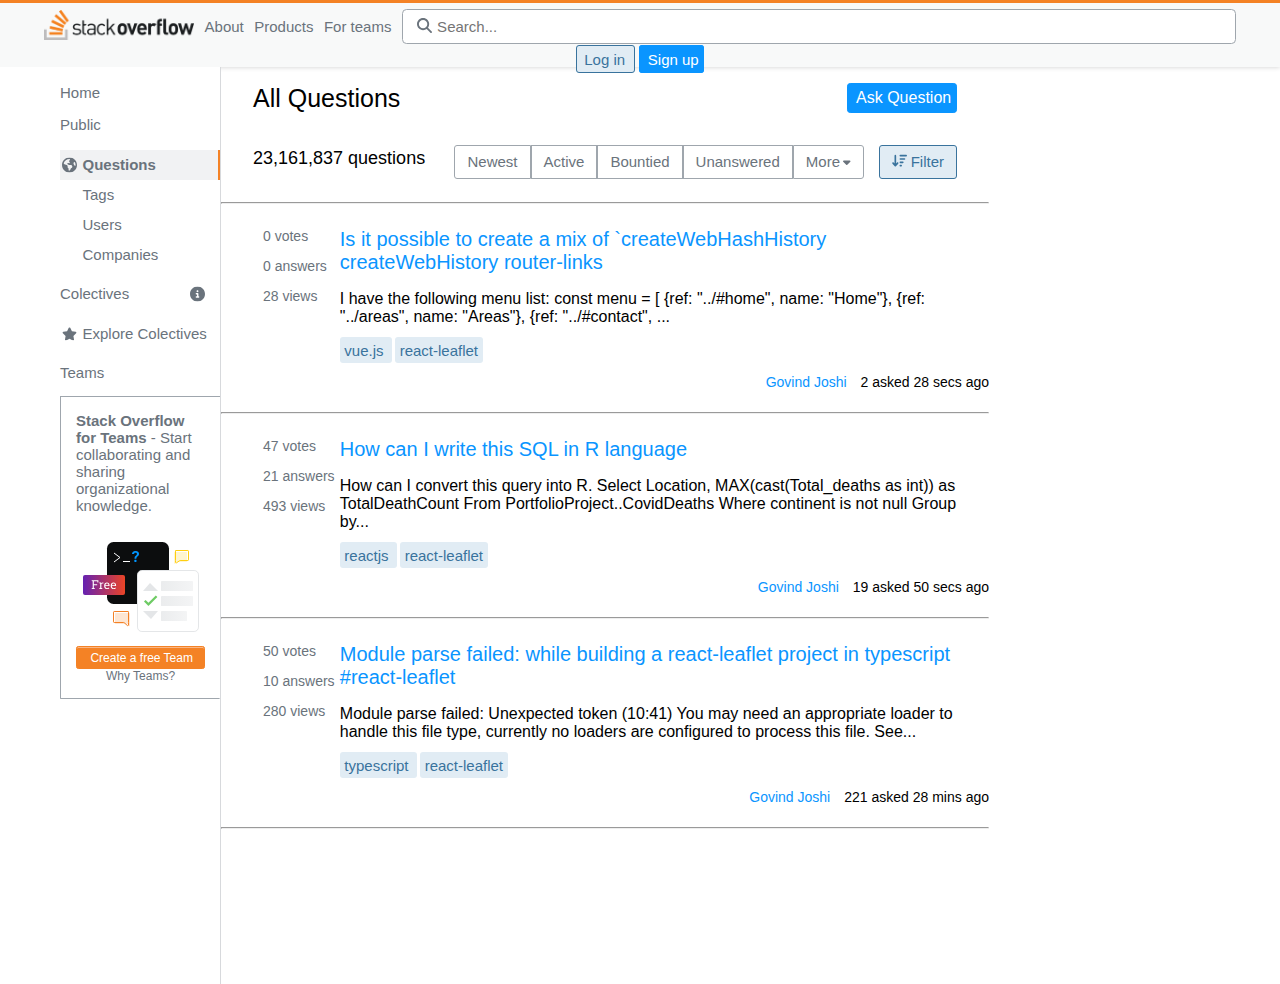
==== index.html @ 8ee36f99 "finished main" ====
<!DOCTYPE html>
<html lang="en">

<head>
    <meta charset="UTF-8">
    <meta http-equiv="X-UA-Compatible" content="IE=edge">
    <meta name="viewport" content="width=device-width, initial-scale=1.0">
    <title> Newest Questions - Stack overflow </title>
    <link rel="stylesheet" href="style.css">
    <link href="utils.css" rel="stylesheet">
</head>

<body>
    <nav class="top-navbar flex flex-wrap justify-center align-center">
        <a href="https://stackoverflow.com/">
            <img src="./assets/1280px-stack_overflow_logo.png" alt="logo" width="150"> </a>
        <a href="https://stackoverflow.co/"> About </a>
        <p> Products</p>
        <a href="https://stackoverflow.co/teams/"> For teams </a>
        <form class="relative">
            <input placeholder=" Search..." type="text" name="search">
            <svg class="search-icon absolute" xmlns="http://www.w3.org/2000/svg" viewBox="0 0 512 512">
                <!--! Font Awesome Pro 6.2.0 by @fontawesome - https://fontawesome.com License - https://fontawesome.com/license (Commercial License) Copyright 2022 Fonticons, Inc. -->
                <path
                    d="M416 208c0 45.9-14.9 88.3-40 122.7L502.6 457.4c12.5 12.5 12.5 32.8 0 45.3s-32.8 12.5-45.3 0L330.7 376c-34.4 25.2-76.8 40-122.7 40C93.1 416 0 322.9 0 208S93.1 0 208 0S416 93.1 416 208zM208 352c79.5 0 144-64.5 144-144s-64.5-144-144-144S64 128.5 64 208s64.5 144 144 144z" />
            </svg>
            <input hidden type="submit" value="Search" />
        </form>
        <div>

            <a href="https://stackoverflow.com/users/login?ssrc=head&returnurl=https%3a%2f%2fstackoverflow.com%2fquestions"
                class="btn btn-lightblue mr-03">
                Log in </a>
            <a href="https://stackoverflow.com/users/signup?ssrc=head&returnurl=https%3a%2f%2fstackoverflow.com%2fquestions"
                class="btn btn-blue">
                Sign up </a>
        </div>
    </nav>
    <div class="flex">
        <nav class="side-navbar relative">
            <a href="https://stackoverflow.com/"> Home </a>
            <p class="mb-0"> Public </p>
            <ul>
                <li class="sidebar-item--active sidebar-item">
                    <a class="text-with-icon icon-left" href="https://stackoverflow.com/questions">
                        <svg xmlns="http://www.w3.org/2000/svg" viewBox="0 0 512 512">
                            <!--! Font Awesome Pro 6.2.0 by @fontawesome - https://fontawesome.com License - https://fontawesome.com/license (Commercial License) Copyright 2022 Fonticons, Inc. -->
                            <path
                                d="M57.7 193l9.4 16.4c8.3 14.5 21.9 25.2 38 29.8L163 255.7c17.2 4.9 29 20.6 29 38.5v39.9c0 11 6.2 21 16 25.9s16 14.9 16 25.9v39c0 15.6 14.9 26.9 29.9 22.6c16.1-4.6 28.6-17.5 32.7-33.8l2.8-11.2c4.2-16.9 15.2-31.4 30.3-40l8.1-4.6c15-8.5 24.2-24.5 24.2-41.7v-8.3c0-12.7-5.1-24.9-14.1-33.9l-3.9-3.9c-9-9-21.2-14.1-33.9-14.1H257c-11.1 0-22.1-2.9-31.8-8.4l-34.5-19.7c-4.3-2.5-7.6-6.5-9.2-11.2c-3.2-9.6 1.1-20 10.2-24.5l5.9-3c6.6-3.3 14.3-3.9 21.3-1.5l23.2 7.7c8.2 2.7 17.2-.4 21.9-7.5c4.7-7 4.2-16.3-1.2-22.8l-13.6-16.3c-10-12-9.9-29.5 .3-41.3l15.7-18.3c8.8-10.3 10.2-25 3.5-36.7l-2.4-4.2c-3.5-.2-6.9-.3-10.4-.3C163.1 48 84.4 108.9 57.7 193zM464 256c0-36.8-9.6-71.4-26.4-101.5L412 164.8c-15.7 6.3-23.8 23.8-18.5 39.8l16.9 50.7c3.5 10.4 12 18.3 22.6 20.9l29.1 7.3c1.2-9 1.8-18.2 1.8-27.5zm48 0c0 141.4-114.6 256-256 256S0 397.4 0 256S114.6 0 256 0S512 114.6 512 256z" />
                        </svg>
                        Questions
                    </a>
                </li>
                <li class="sidebar-item"> <a href="https://stackoverflow.com/tags"> Tags </a></li>
                <li class="sidebar-item"> <a href="https://stackoverflow.com/users"> Users </a> </li>
                <li class="sidebar-item"> <a href="https://stackoverflow.com/jobs/companies"> Companies </a> </li>
            </ul>
            <div class="relative">
                <p class="mb-0 text-with-icon icon-right"> Colectives <svg class="absolute"
                        xmlns="http://www.w3.org/2000/svg" viewBox="0 0 512 512">
                        <!--! Font Awesome Pro 6.2.0 by @fontawesome - https://fontawesome.com License - https://fontawesome.com/license (Commercial License) Copyright 2022 Fonticons, Inc. -->
                        <path
                            d="M256 512c141.4 0 256-114.6 256-256S397.4 0 256 0S0 114.6 0 256S114.6 512 256 512zM216 336h24V272H216c-13.3 0-24-10.7-24-24s10.7-24 24-24h48c13.3 0 24 10.7 24 24v88h8c13.3 0 24 10.7 24 24s-10.7 24-24 24H216c-13.3 0-24-10.7-24-24s10.7-24 24-24zm40-144c-17.7 0-32-14.3-32-32s14.3-32 32-32s32 14.3 32 32s-14.3 32-32 32z" />
                    </svg> </p>
                <ul>
                    <li class="sidebar-item"> <a href="https://stackoverflow.com/collectives"
                            class="text-with-icon icon-left"> <svg xmlns="http://www.w3.org/2000/svg"
                                viewBox="0 0 576 512">
                                <!--! Font Awesome Pro 6.2.0 by @fontawesome - https://fontawesome.com License - https://fontawesome.com/license (Commercial License) Copyright 2022 Fonticons, Inc. -->
                                <path
                                    d="M316.9 18C311.6 7 300.4 0 288.1 0s-23.4 7-28.8 18L195 150.3 51.4 171.5c-12 1.8-22 10.2-25.7 21.7s-.7 24.2 7.9 32.7L137.8 329 113.2 474.7c-2 12 3 24.2 12.9 31.3s23 8 33.8 2.3l128.3-68.5 128.3 68.5c10.8 5.7 23.9 4.9 33.8-2.3s14.9-19.3 12.9-31.3L438.5 329 542.7 225.9c8.6-8.5 11.7-21.2 7.9-32.7s-13.7-19.9-25.7-21.7L381.2 150.3 316.9 18z" />
                            </svg> Explore Colectives </a> </li>
                </ul>
            </div>

            <p> Teams </p>
            <div class="teams-card">
                <p> <strong> Stack Overflow for Teams </strong> - Start collaborating and sharing
                    organizational knowledge.
                </p>
                <img src="./assets/teams-illo-free-sidebar-promo.svg" alt="teams-logo">
                <a class="btn btn-orange block align-text-center mb-02 font-12"
                    href="https://try.stackoverflow.co/why-teams/?utm_source=so-owned&utm_medium=side-bar&utm_campaign=campaign-38&utm_content=cta">
                    Create a free Team </a>
                <a class="align-text-center block font-12" href="https://stackoverflow.co/teams/"> Why Teams? </a>
            </div>
        </nav>

        <main>
            <div class="padding-02">
                <div class="flex justify-between align-center">
                    <h1> All Questions </h1>
                    <a class="btn btn-blue align-center inline-block"
                        href="https://stackoverflow.com/users/login?ssrc=anon_ask&returnurl=https%3a%2f%2fstackoverflow.com%2fquestions%2fask">
                        Ask Question </a>
                </div>
                <div class="flex justify-between">
                    <p class="font-size18px font-weight-light"> 23,161,837 questions </p>
                    <div class="flex align-center filter-question">
                        <a class="btn btn-gray font-15 pad-0508" href="https://stackoverflow.com/questions?tab=Newest">
                            Newest
                        </a>
                        <a class="btn btn-gray font-15 pad-0508" href="https://stackoverflow.com/questions?tab=Active">
                            Active
                        </a>
                        <a class="btn btn-gray font-15 pad-0508"
                            href="https://stackoverflow.com/questions?tab=Bounties">
                            Bountied </a>
                        <a class="btn btn-gray font-15 pad-0508"
                            href="https://stackoverflow.com/questions?tab=Unanswered">
                            Unanswered
                        </a>
                        <p class="btn btn-gray font-15 right-radius pad-0508 filter-icon-left"> More <svg
                                xmlns="http://www.w3.org/2000/svg" viewBox="0 0 320 512">
                                <!--! Font Awesome Pro 6.2.0 by @fontawesome - https://fontawesome.com License - https://fontawesome.com/license (Commercial License) Copyright 2022 Fonticons, Inc. -->
                                <path
                                    d="M137.4 374.6c12.5 12.5 32.8 12.5 45.3 0l128-128c9.2-9.2 11.9-22.9 6.9-34.9s-16.6-19.8-29.6-19.8L32 192c-12.9 0-24.6 7.8-29.6 19.8s-2.2 25.7 6.9 34.9l128 128z " />
                            </svg> </p>

                        <p class="btn btn-lightblue ml1 font-15 pad-0508 filter-icon-right"> <svg
                                xmlns="http://www.w3.org/2000/svg" viewBox="0 0 576 512">
                                <!--! Font Awesome Pro 6.2.0 by @fontawesome - https://fontawesome.com License - https://fontawesome.com/license (Commercial License) Copyright 2022 Fonticons, Inc. -->
                                <path
                                    d="M151.6 469.6C145.5 476.2 137 480 128 480s-17.5-3.8-23.6-10.4l-88-96c-11.9-13-11.1-33.3 2-45.2s33.3-11.1 45.2 2L96 365.7V64c0-17.7 14.3-32 32-32s32 14.3 32 32V365.7l32.4-35.4c11.9-13 32.2-13.9 45.2-2s13.9 32.2 2 45.2l-88 96zM320 480c-17.7 0-32-14.3-32-32s14.3-32 32-32h32c17.7 0 32 14.3 32 32s-14.3 32-32 32H320zm0-128c-17.7 0-32-14.3-32-32s14.3-32 32-32h96c17.7 0 32 14.3 32 32s-14.3 32-32 32H320zm0-128c-17.7 0-32-14.3-32-32s14.3-32 32-32H480c17.7 0 32 14.3 32 32s-14.3 32-32 32H320zm0-128c-17.7 0-32-14.3-32-32s14.3-32 32-32H544c17.7 0 32 14.3 32 32s-14.3 32-32 32H320z" />
                            </svg> Filter </p>
                    </div>
                </div>
            </div>
            <hr>
            <div class="flex justify-center pt1">
                <div class="summary flex-end">
                    <p> 0 votes </p>
                    <p> 0 answers </p>
                    <p> 28 views </p>
                </div>
                <div class="column">
                    <div>
                        <h2> <a
                                href="https://stackoverflow.com/questions/74359194/is-it-possible-to-create-a-mix-of-createwebhashhistory-createwebhistory-router">
                                Is it possible to create a mix of `createWebHashHistory createWebHistory router-links
                            </a> </h2>
                        <p> I have the following menu list: const menu = [ {ref: "../#home", name: "Home"}, {ref:
                            "../areas", name: "Areas"}, {ref: "../#contact", ...</p>
                    </div>
                    <div>
                        <a href="https://stackoverflow.com/questions/tagged/vue.js" class="tag-button">
                            vue.js
                        </a>
                        <a href="https://stackoverflow.com/questions/tagged/react-leaflet" class="tag-button">
                            react-leaflet
                        </a>
                    </div>
                    <div class="post-summary flex flex-end flex-wrap align-center font-14">
                        <a href="https://stackoverflow.com/users/6309160/govind-joshi"> Govind Joshi </a>
                        <p>
                            2 asked 28 secs ago</p>
                    </div>
                </div>
            </div>
            <hr>
            <div class="flex justify-center pt1">
                <div class="summary flex-end">
                    <p> 47 votes </p>
                    <p> 21 answers </p>
                    <p> 493 views </p>
                </div>
                <div class="column">
                    <div>
                        <h2> <a
                                href="https://stackoverflow.com/questions/74359176/how-can-i-write-this-sql-in-r-language">
                                How can I write this SQL in R language
                            </a> </h2>
                        <p> How can I convert this query into R. Select Location, MAX(cast(Total_deaths as int)) as
                            TotalDeathCount From PortfolioProject..CovidDeaths Where continent is not null Group by...
                        </p>
                    </div>
                    <div>
                        <a href="https://stackoverflow.com/questions/tagged/reactjs" class="tag-button">
                            reactjs
                        </a>
                        <a href="https://stackoverflow.com/questions/tagged/react-leaflet" class="tag-button">
                            react-leaflet
                        </a>
                    </div>
                    <div class="post-summary flex flex-end flex-wrap align-center font-14">
                        <a href="https://stackoverflow.com/users/6309160/govind-joshi"> Govind Joshi </a>
                        <p>
                            19 asked 50 secs ago</p>
                    </div>
                </div>
            </div>
            <hr>
            <div class="flex justify-center pt1">
                <div class="summary flex-end">
                    <p> 50 votes </p>
                    <p> 10 answers </p>
                    <p> 280 views </p>
                </div>
                <div class="column">
                    <div>
                        <h2> <a
                                href="https://stackoverflow.com/questions/74313832/module-parse-failed-while-building-a-react-leaflet-project-in-typescript-react">
                                Module parse failed: while building a react-leaflet project in typescript
                                #react-leaflet
                            </a> </h2>
                        <p> Module parse failed: Unexpected token (10:41) You may need an appropriate loader to
                            handle
                            this
                            file type, currently no loaders are configured to process this file. See...</p>
                    </div>
                    <div>
                        <a href="https://stackoverflow.com/questions/tagged/typescript" class="tag-button">
                            typescript
                        </a>
                        <a href="https://stackoverflow.com/questions/tagged/react-leaflet" class="tag-button">
                            react-leaflet
                        </a>
                    </div>
                    <div class="post-summary flex flex-end flex-wrap align-center font-14">
                        <a href="https://stackoverflow.com/users/6309160/govind-joshi"> Govind Joshi </a>
                        <p>
                            221 asked 28 mins ago</p>
                    </div>
                </div>
            </div>
            <hr>
        </main>
    </div>
</body>

</html>
---- style.css ----
@import "./buttons.css";

:root {
    --black: #222426;
    --gray-1: #525960;
    --gray-2: #6a737c;
    --gray-3: #9fa6ad;
    --gray-4: #d7d9dc;
    --gray-5: #e4e6e8;
    --gray-6: #f1f2f3;
    --white: #ffffff;
    --white-gray: #f8f9f9;
    --navy: #39739d;
    --dark-blue: #0074cc;
    --blue: #0a95ff;
    --lightblue: #e1ecf4;
    --primary-orange: #f48225;
}

/* nav bar up */

body {
    font-family: 'Gill Sans', 'Gill Sans MT', Calibri, 'Trebuchet MS', sans-serif;
    margin: 0;
}

.search-icon {
    font-size: inherit;
    left: 1em;
    bottom: 0.7em;
    width: 1em;
    fill: var(--gray-2);
}

.top-navbar {
    background-color: var(--white-gray);
    box-shadow: rgba(0, 0, 0, 0.2) 0 0 5px 0px;
    border-top: var(--primary-orange) solid 3px;
    font-size: 15px;
    column-gap: 0.7em;
}

nav {
    color: var(--gray-2);
}

a {
    text-decoration: none;
    color: inherit;
}

form input {
    font-size: inherit;
    border-radius: 0.3em;
    background-color: var(--white);
    border: 1px solid var(--gray-3);
    padding-left: 2em;
    width: 800px;
    padding-top: 0.5rem;
    padding-bottom: 0.5em;
}

@media screen and (max-width:1200px) {
    nav {
        flex-direction: row;
        padding-bottom: 1em;
    }

    form input {
        width: 200px;
        margin-bottom: 1em;
        margin-top: 1em;
    }

    .search-icon {
        font-size: inherit;
        top: 1.5rem;
        width: 1em;
    }
}

/* side nav bar */

.side-navbar {
    height: 100vh;
    width: 160px;
    left: 0;
    background-color: var(--white);
    font-size: 15px;
    overflow-x: hidden;
    padding-top: 17px;
    padding-left: 4em;
    border-right: solid 1px var(--gray-4);
}

nav ul {
    list-style-type: none;
    display: inline;
}

.sidebar-item--active {
    background-color: var(--gray-6);
    border-right: solid 2px var(--primary-orange);
    font-weight: 600;
}

.teams-card {
    border-left: solid 0.5px var(--gray-3);
    border-top: solid 0.5px var(--gray-3);
    border-bottom: solid 0.5px var(--gray-3);
    border-bottom-left-radius: 0.1em;
    border-bottom-right-radius: 0.1em;
    padding: 0 1em 1em 1em;
}

.sidebar-item {
    padding-left: 1.5em;
    line-height: 2em;
}

.text-with-icon {
    position: relative;
}

.text-with-icon.icon-left svg {
    left: -1.40em;
}

.text-with-icon.icon-right svg {
    right: 1em;
}

.text-with-icon svg {
    position: absolute;
    width: 1em;
    fill: var(--gray-2);
    top: 50%;
    transform: translateY(-50%);
}

.img-teams {
    width: 8em;
}

/* main */

main {
    width: 60%;
}

h1 {
    font-size: 25px;
    font-weight: normal;
}

.btn-gray.right-radius {
    border-bottom-right-radius: 0.2em;
    border-top-right-radius: 0.2em;
}

.filter-question .btn-gray {
    border-radius: 0;
}

.filter-question .btn-gray:first-child {
    border-bottom-left-radius: 0.2em;
    border-top-left-radius: 0.2em;
}

.filter-question .btn-gray:nth-last-child(2) {
    border-bottom-right-radius: 0.2em;
    border-top-right-radius: 0.2em;
}

.filter-icon-left,
.filter-icon-righ {
    display: flex;
    align-items: center;
    gap: 0.2em;
}

.filter-icon-left svg {
    width: 0.5em;
    fill: var(--gray-2);
}

.filter-icon-right svg {
    width: 1em;
    fill: var(--navy);
}

.summary {
    width: 10%;
    color: var(--gray-2);
    flex-shrink: 0;
    font-size: 14px;
    padding-left: 3em;
}

h2 {
    font-size: 20px;
    font-weight: normal;
    color: var(--blue);
    margin: 0;
}

.summary p:first-child {
    margin: 0;
}

h2 a:visited {
    color: var(--dark-blue);
}

.tag-button {
    background-color: var(--lightblue);
    padding: 0.3em 0.3em 0.3em 0.3em;
    border-radius: 0.2em;
    color: var(--navy);
    font-size: 15px;
    margin: 0 0.2em 0.4em 0;
}

.post-summary {
    gap: 1em;
    margin: 0;
    padding: 0;
}

.post-summary a {
    color: var(--blue);
}
---- utils.css ----
.flex {
    display: flex;
}

.flex-end {
    justify-content: flex-end;
}

.flex-wrap {
    flex-wrap: wrap;
}

.block {
    display: block;
}

.inline-block {
    display: inline-block;
}

.align-text-center {
    text-align: center;
}

.align-center {
    align-items: center;
}

.justify-center {
    justify-content: center;
}

.justify-between {
    justify-content: space-between;
}

.justify-around {
    justify-content: space-around;
}

.column {
    flex-direction: column;
}

.row {
    flex-direction: row;
}

.relative {
    position: relative;
}

.absolute {
    position: absolute;
}

.mb-0 {
    margin-bottom: 0;
}

.padding-02 {
    padding: 0 2em;
}

.padding-left3 {
    padding-left: 3rem;
}

.font-size18px {
    font-size: 18px;
}

.font-12 {
    font-size: 12px;
}

.font-14 {
    font-size: 14px;
}

.font-15 {
    font-size: 15px;
}

.font-weight-light {
    font-weight: light;
}

.mr-03 {
    margin-right: 0.3em;
}

.ml1 {
    margin-left: 1em;
}

.pad-0508 {
    padding: 0.5em 0.8em;
}

.pt1 {
    padding-top: 1em;
}
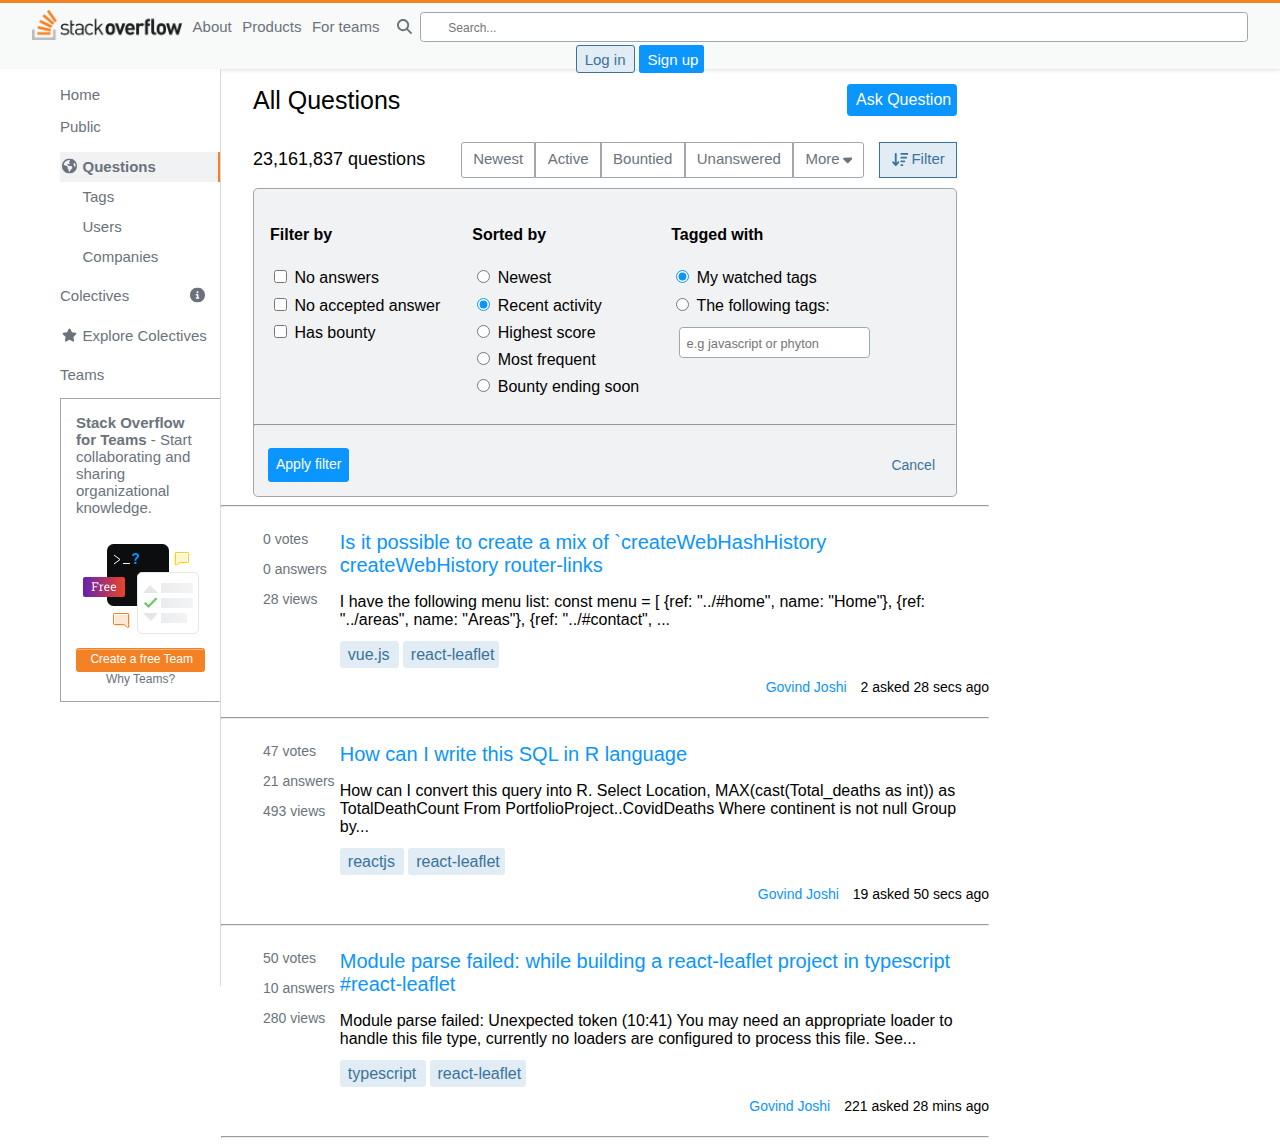
==== commit 0755526b: "Create form for filtering question #13" ====
--- a/index.html
+++ b/index.html
@@ -7,7 +7,7 @@
     <meta name="viewport" content="width=device-width, initial-scale=1.0">
     <title> Newest Questions - Stack overflow </title>
     <link rel="stylesheet" href="style.css">
-    <link href="utils.css" rel="stylesheet">
+    <link rel="stylesheet" href="utils.css">
 </head>
 
 <body>
@@ -17,10 +17,10 @@
         <a href="https://stackoverflow.co/"> About </a>
         <p> Products</p>
         <a href="https://stackoverflow.co/teams/"> For teams </a>
-        <form class="relative">
-            <input placeholder=" Search..." type="text" name="search">
-            <svg class="search-icon absolute" xmlns="http://www.w3.org/2000/svg" viewBox="0 0 512 512">
-                <!--! Font Awesome Pro 6.2.0 by @fontawesome - https://fontawesome.com License - https://fontawesome.com/license (Commercial License) Copyright 2022 Fonticons, Inc. -->
+        <form class="relative text-input-with-icon">
+            <input class="text-input text-input-with-icon search-input" placeholder=" Search..." type="text"
+                name="search">
+            <svg xmlns="http://www.w3.org/2000/svg" viewBox="0 0 512 512">
                 <path
                     d="M416 208c0 45.9-14.9 88.3-40 122.7L502.6 457.4c12.5 12.5 12.5 32.8 0 45.3s-32.8 12.5-45.3 0L330.7 376c-34.4 25.2-76.8 40-122.7 40C93.1 416 0 322.9 0 208S93.1 0 208 0S416 93.1 416 208zM208 352c79.5 0 144-64.5 144-144s-64.5-144-144-144S64 128.5 64 208s64.5 144 144 144z" />
             </svg>
@@ -29,7 +29,7 @@
         <div>
 
             <a href="https://stackoverflow.com/users/login?ssrc=head&returnurl=https%3a%2f%2fstackoverflow.com%2fquestions"
-                class="btn btn-lightblue mr-03">
+                class="btn btn-lightblue mr-1">
                 Log in </a>
             <a href="https://stackoverflow.com/users/signup?ssrc=head&returnurl=https%3a%2f%2fstackoverflow.com%2fquestions"
                 class="btn btn-blue">
@@ -44,7 +44,6 @@
                 <li class="sidebar-item--active sidebar-item">
                     <a class="text-with-icon icon-left" href="https://stackoverflow.com/questions">
                         <svg xmlns="http://www.w3.org/2000/svg" viewBox="0 0 512 512">
-                            <!--! Font Awesome Pro 6.2.0 by @fontawesome - https://fontawesome.com License - https://fontawesome.com/license (Commercial License) Copyright 2022 Fonticons, Inc. -->
                             <path
                                 d="M57.7 193l9.4 16.4c8.3 14.5 21.9 25.2 38 29.8L163 255.7c17.2 4.9 29 20.6 29 38.5v39.9c0 11 6.2 21 16 25.9s16 14.9 16 25.9v39c0 15.6 14.9 26.9 29.9 22.6c16.1-4.6 28.6-17.5 32.7-33.8l2.8-11.2c4.2-16.9 15.2-31.4 30.3-40l8.1-4.6c15-8.5 24.2-24.5 24.2-41.7v-8.3c0-12.7-5.1-24.9-14.1-33.9l-3.9-3.9c-9-9-21.2-14.1-33.9-14.1H257c-11.1 0-22.1-2.9-31.8-8.4l-34.5-19.7c-4.3-2.5-7.6-6.5-9.2-11.2c-3.2-9.6 1.1-20 10.2-24.5l5.9-3c6.6-3.3 14.3-3.9 21.3-1.5l23.2 7.7c8.2 2.7 17.2-.4 21.9-7.5c4.7-7 4.2-16.3-1.2-22.8l-13.6-16.3c-10-12-9.9-29.5 .3-41.3l15.7-18.3c8.8-10.3 10.2-25 3.5-36.7l-2.4-4.2c-3.5-.2-6.9-.3-10.4-.3C163.1 48 84.4 108.9 57.7 193zM464 256c0-36.8-9.6-71.4-26.4-101.5L412 164.8c-15.7 6.3-23.8 23.8-18.5 39.8l16.9 50.7c3.5 10.4 12 18.3 22.6 20.9l29.1 7.3c1.2-9 1.8-18.2 1.8-27.5zm48 0c0 141.4-114.6 256-256 256S0 397.4 0 256S114.6 0 256 0S512 114.6 512 256z" />
                         </svg>
@@ -58,7 +57,6 @@
             <div class="relative">
                 <p class="mb-0 text-with-icon icon-right"> Colectives <svg class="absolute"
                         xmlns="http://www.w3.org/2000/svg" viewBox="0 0 512 512">
-                        <!--! Font Awesome Pro 6.2.0 by @fontawesome - https://fontawesome.com License - https://fontawesome.com/license (Commercial License) Copyright 2022 Fonticons, Inc. -->
                         <path
                             d="M256 512c141.4 0 256-114.6 256-256S397.4 0 256 0S0 114.6 0 256S114.6 512 256 512zM216 336h24V272H216c-13.3 0-24-10.7-24-24s10.7-24 24-24h48c13.3 0 24 10.7 24 24v88h8c13.3 0 24 10.7 24 24s-10.7 24-24 24H216c-13.3 0-24-10.7-24-24s10.7-24 24-24zm40-144c-17.7 0-32-14.3-32-32s14.3-32 32-32s32 14.3 32 32s-14.3 32-32 32z" />
                     </svg> </p>
@@ -66,7 +64,6 @@
                     <li class="sidebar-item"> <a href="https://stackoverflow.com/collectives"
                             class="text-with-icon icon-left"> <svg xmlns="http://www.w3.org/2000/svg"
                                 viewBox="0 0 576 512">
-                                <!--! Font Awesome Pro 6.2.0 by @fontawesome - https://fontawesome.com License - https://fontawesome.com/license (Commercial License) Copyright 2022 Fonticons, Inc. -->
                                 <path
                                     d="M316.9 18C311.6 7 300.4 0 288.1 0s-23.4 7-28.8 18L195 150.3 51.4 171.5c-12 1.8-22 10.2-25.7 21.7s-.7 24.2 7.9 32.7L137.8 329 113.2 474.7c-2 12 3 24.2 12.9 31.3s23 8 33.8 2.3l128.3-68.5 128.3 68.5c10.8 5.7 23.9 4.9 33.8-2.3s14.9-19.3 12.9-31.3L438.5 329 542.7 225.9c8.6-8.5 11.7-21.2 7.9-32.7s-13.7-19.9-25.7-21.7L381.2 150.3 316.9 18z" />
                             </svg> Explore Colectives </a> </li>
@@ -79,57 +76,119 @@
                     organizational knowledge.
                 </p>
                 <img src="./assets/teams-illo-free-sidebar-promo.svg" alt="teams-logo">
-                <a class="btn btn-orange block align-text-center mb-02 font-12"
+                <a class="btn btn-orange block text-center font-12"
                     href="https://try.stackoverflow.co/why-teams/?utm_source=so-owned&utm_medium=side-bar&utm_campaign=campaign-38&utm_content=cta">
                     Create a free Team </a>
-                <a class="align-text-center block font-12" href="https://stackoverflow.co/teams/"> Why Teams? </a>
+                <a class="text-center block font-12" href="https://stackoverflow.co/teams/"> Why Teams? </a>
             </div>
         </nav>
 
         <main>
-            <div class="padding-02">
+
+            <div class="px-8 py-0">
                 <div class="flex justify-between align-center">
                     <h1> All Questions </h1>
-                    <a class="btn btn-blue align-center inline-block"
+                    <a class="btn btn-blue align-center"
                         href="https://stackoverflow.com/users/login?ssrc=anon_ask&returnurl=https%3a%2f%2fstackoverflow.com%2fquestions%2fask">
                         Ask Question </a>
                 </div>
                 <div class="flex justify-between">
-                    <p class="font-size18px font-weight-light"> 23,161,837 questions </p>
+                    <p class="font-18 font-weight-light"> 23,161,837 questions </p>
                     <div class="flex align-center filter-question">
-                        <a class="btn btn-gray font-15 pad-0508" href="https://stackoverflow.com/questions?tab=Newest">
+                        <a class="btn btn-gray font-15 px-3 py-2" href="https://stackoverflow.com/questions?tab=Newest">
                             Newest
                         </a>
-                        <a class="btn btn-gray font-15 pad-0508" href="https://stackoverflow.com/questions?tab=Active">
+                        <a class="btn btn-gray font-15 px-3 py-2" href="https://stackoverflow.com/questions?tab=Active">
                             Active
                         </a>
-                        <a class="btn btn-gray font-15 pad-0508"
+                        <a class="btn btn-gray font-15 px-3 py-2"
                             href="https://stackoverflow.com/questions?tab=Bounties">
                             Bountied </a>
-                        <a class="btn btn-gray font-15 pad-0508"
+                        <a class="btn btn-gray font-15 px-3 py-2"
                             href="https://stackoverflow.com/questions?tab=Unanswered">
                             Unanswered
                         </a>
-                        <p class="btn btn-gray font-15 right-radius pad-0508 filter-icon-left"> More <svg
-                                xmlns="http://www.w3.org/2000/svg" viewBox="0 0 320 512">
-                                <!--! Font Awesome Pro 6.2.0 by @fontawesome - https://fontawesome.com License - https://fontawesome.com/license (Commercial License) Copyright 2022 Fonticons, Inc. -->
+                        <button type="button" class="btn btn-gray font-15 right-radius px-3 py-2 btn-icon"> More
+                            <svg xmlns="http://www.w3.org/2000/svg" viewBox="0 0 320 512">
                                 <path
                                     d="M137.4 374.6c12.5 12.5 32.8 12.5 45.3 0l128-128c9.2-9.2 11.9-22.9 6.9-34.9s-16.6-19.8-29.6-19.8L32 192c-12.9 0-24.6 7.8-29.6 19.8s-2.2 25.7 6.9 34.9l128 128z " />
-                            </svg> </p>
-
-                        <p class="btn btn-lightblue ml1 font-15 pad-0508 filter-icon-right"> <svg
+                            </svg> </button>
+
+                        <button type="button" class="btn btn-lightblue ml-4 font-15 px-3 py-2 btn-icon"> <svg
                                 xmlns="http://www.w3.org/2000/svg" viewBox="0 0 576 512">
-                                <!--! Font Awesome Pro 6.2.0 by @fontawesome - https://fontawesome.com License - https://fontawesome.com/license (Commercial License) Copyright 2022 Fonticons, Inc. -->
                                 <path
                                     d="M151.6 469.6C145.5 476.2 137 480 128 480s-17.5-3.8-23.6-10.4l-88-96c-11.9-13-11.1-33.3 2-45.2s33.3-11.1 45.2 2L96 365.7V64c0-17.7 14.3-32 32-32s32 14.3 32 32V365.7l32.4-35.4c11.9-13 32.2-13.9 45.2-2s13.9 32.2 2 45.2l-88 96zM320 480c-17.7 0-32-14.3-32-32s14.3-32 32-32h32c17.7 0 32 14.3 32 32s-14.3 32-32 32H320zm0-128c-17.7 0-32-14.3-32-32s14.3-32 32-32h96c17.7 0 32 14.3 32 32s-14.3 32-32 32H320zm0-128c-17.7 0-32-14.3-32-32s14.3-32 32-32H480c17.7 0 32 14.3 32 32s-14.3 32-32 32H320zm0-128c-17.7 0-32-14.3-32-32s14.3-32 32-32H544c17.7 0 32 14.3 32 32s-14.3 32-32 32H320z" />
-                            </svg> Filter </p>
-                    </div>
-                </div>
+                            </svg> Filter </button>
+                    </div>
+
+                </div>
+                <form class="filtering-form">
+                    <div class="flex align-start">
+                        <div class="flex column p-4 leading-7">
+                            <p class="font-semibold"> Filter by </p>
+                            <label>
+                                <input type="checkbox" value="no_answers" name="filter_by">
+                                <span> No answers </span>
+                            </label>
+                            <label>
+                                <input type="checkbox" value="no_accepted_answers" name="filter_by">
+                                <span> No accepted answer </span>
+                            </label>
+                            <label>
+                                <input type="checkbox" value="has_bounty" name="filter_by">
+                                <span> Has bounty </span>
+                            </label>
+                        </div>
+                        <div class="flex column p-4 leading-7">
+                            <p class="font-semibold"> Sorted by </p>
+                            <label>
+                                <input type="radio" value="newest" name="sorted_by">
+                                <span> Newest </span>
+                            </label>
+                            <label>
+                                <input checked type="radio" value="recent_activity" name="sorted_by">
+                                <span> Recent activity </span>
+                            </label>
+                            <label>
+                                <input type="radio" value="highest_score" name="sorted_by">
+                                <span> Highest score </span>
+                            </label>
+                            <label>
+                                <input type="radio" value="most_frequent" name="sorted_by">
+                                <span> Most frequent </span>
+                            </label>
+                            <label>
+                                <input type="radio" value="bounty_ending_soon" name="sorted_by">
+                                <span> Bounty ending soon </span>
+                            </label>
+                        </div>
+                        <div class="flex column p-4 leading-7">
+                            <p class="font-semibold"> Tagged with </p>
+                            <label>
+                                <input checked type="radio" value="my_watched_tags" name="tagged_with">
+                                <span> My watched tags </span>
+                            </label>
+                            <label>
+                                <input type="radio" value="the_following)tags" name="tagged_with">
+                                <span> The following tags: </span>
+                                <div class="p-2"> <input class="text-input" placeholder="e.g javascript or phyton"
+                                        type="text" name="search">
+                                    <input hidden type="submit" value="Search" />
+                                </div>
+                            </label>
+                        </div>
+                    </div>
+                    <hr>
+                    <div class="flex justify-between">
+                        <button type="button" class="btn btn-blue m-4 font-14 p-2"> Apply filter </button>
+                        <button type="button" class="btn-text-navy font-14 p-2 m-4"> Cancel </button>
+                    </div>
+                </form>
             </div>
             <hr>
-            <div class="flex justify-center pt1">
-                <div class="summary flex-end">
-                    <p> 0 votes </p>
+            <article class="flex justify-center pt-4">
+                <div class="summary justify-end">
+                    <p class="mt-0"> 0 votes </p>
                     <p> 0 answers </p>
                     <p> 28 views </p>
                 </div>
@@ -143,24 +202,26 @@
                             "../areas", name: "Areas"}, {ref: "../#contact", ...</p>
                     </div>
                     <div>
-                        <a href="https://stackoverflow.com/questions/tagged/vue.js" class="tag-button">
+                        <a href="https://stackoverflow.com/questions/tagged/vue.js"
+                            class="btn btn-lightblue article-tag mt-0 ml-0 mb-2 mr-1">
                             vue.js
                         </a>
-                        <a href="https://stackoverflow.com/questions/tagged/react-leaflet" class="tag-button">
+                        <a href="https://stackoverflow.com/questions/tagged/react-leaflet"
+                            class="btn btn-lightblue article-tag mt-0 ml-0 mb-2 mr-1">
                             react-leaflet
                         </a>
                     </div>
-                    <div class="post-summary flex flex-end flex-wrap align-center font-14">
+                    <div class="post-summary flex justify-end flex-wrap align-center font-14">
                         <a href="https://stackoverflow.com/users/6309160/govind-joshi"> Govind Joshi </a>
                         <p>
-                            2 asked 28 secs ago</p>
-                    </div>
-                </div>
-            </div>
-            <hr>
-            <div class="flex justify-center pt1">
-                <div class="summary flex-end">
-                    <p> 47 votes </p>
+                            2 asked <time datetime="2022-11-09T16:14:30"> 28 secs ago </time> </p>
+                    </div>
+                </div>
+            </article>
+            <hr>
+            <article class="flex justify-center pt-4">
+                <div class="summary justify-end">
+                    <p class="mt-0"> 47 votes </p>
                     <p> 21 answers </p>
                     <p> 493 views </p>
                 </div>
@@ -175,24 +236,27 @@
                         </p>
                     </div>
                     <div>
-                        <a href="https://stackoverflow.com/questions/tagged/reactjs" class="tag-button">
+                        <a href="https://stackoverflow.com/questions/tagged/reactjs"
+                            class="btn btn-lightblue article-tag mt-0 ml-0 mb-2 mr-1">
                             reactjs
                         </a>
-                        <a href="https://stackoverflow.com/questions/tagged/react-leaflet" class="tag-button">
+                        <a href="https://stackoverflow.com/questions/tagged/react-leaflet"
+                            class="btn btn-lightblue article-tag mt-0 ml-0 mb-2 mr-1">
                             react-leaflet
                         </a>
                     </div>
-                    <div class="post-summary flex flex-end flex-wrap align-center font-14">
+                    <div class="post-summary flex justify-end flex-wrap align-center font-14">
                         <a href="https://stackoverflow.com/users/6309160/govind-joshi"> Govind Joshi </a>
                         <p>
-                            19 asked 50 secs ago</p>
-                    </div>
-                </div>
-            </div>
-            <hr>
-            <div class="flex justify-center pt1">
-                <div class="summary flex-end">
-                    <p> 50 votes </p>
+                            19 asked <time datetime="2022-11-09T16:14:30"> 50 secs ago </time>
+                        </p>
+                    </div>
+                </div>
+            </article>
+            <hr>
+            <article class="flex justify-center pt-4">
+                <div class="summary justify-end">
+                    <p class="mt-0"> 50 votes </p>
                     <p> 10 answers </p>
                     <p> 280 views </p>
                 </div>
@@ -209,20 +273,23 @@
                             file type, currently no loaders are configured to process this file. See...</p>
                     </div>
                     <div>
-                        <a href="https://stackoverflow.com/questions/tagged/typescript" class="tag-button">
+                        <a href="https://stackoverflow.com/questions/tagged/typescript"
+                            class="btn btn-lightblue article-tag mt-0 ml-0 mb-2 mr-1">
                             typescript
                         </a>
-                        <a href="https://stackoverflow.com/questions/tagged/react-leaflet" class="tag-button">
+                        <a href="https://stackoverflow.com/questions/tagged/react-leaflet"
+                            class="btn btn-lightblue article-tag mt-0 ml-0 mb-2 mr-1">
                             react-leaflet
                         </a>
                     </div>
-                    <div class="post-summary flex flex-end flex-wrap align-center font-14">
+                    <div class="post-summary flex justify-end flex-wrap align-center font-14">
                         <a href="https://stackoverflow.com/users/6309160/govind-joshi"> Govind Joshi </a>
                         <p>
-                            221 asked 28 mins ago</p>
-                    </div>
-                </div>
-            </div>
+                            221 asked <time datetime="2022-11-09T17:54:30"> 28 mins ago </time>
+                        </p>
+                    </div>
+                </div>
+            </article>
             <hr>
         </main>
     </div>
--- a/style.css
+++ b/style.css
@@ -1,4 +1,5 @@
 @import "./buttons.css";
+@import "./inputs.css";
 
 :root {
     --black: #222426;
@@ -22,14 +23,7 @@
 body {
     font-family: 'Gill Sans', 'Gill Sans MT', Calibri, 'Trebuchet MS', sans-serif;
     margin: 0;
-}
-
-.search-icon {
-    font-size: inherit;
-    left: 1em;
-    bottom: 0.7em;
-    width: 1em;
-    fill: var(--gray-2);
+    accent-color: var(--blue);
 }
 
 .top-navbar {
@@ -49,24 +43,13 @@
     color: inherit;
 }
 
-form input {
-    font-size: inherit;
-    border-radius: 0.3em;
-    background-color: var(--white);
-    border: 1px solid var(--gray-3);
-    padding-left: 2em;
-    width: 800px;
-    padding-top: 0.5rem;
-    padding-bottom: 0.5em;
-}
-
 @media screen and (max-width:1200px) {
     nav {
         flex-direction: row;
         padding-bottom: 1em;
     }
 
-    form input {
+    .search-input {
         width: 200px;
         margin-bottom: 1em;
         margin-top: 1em;
@@ -138,10 +121,6 @@
     transform: translateY(-50%);
 }
 
-.img-teams {
-    width: 8em;
-}
-
 /* main */
 
 main {
@@ -153,40 +132,18 @@
     font-weight: normal;
 }
 
-.btn-gray.right-radius {
-    border-bottom-right-radius: 0.2em;
-    border-top-right-radius: 0.2em;
-}
-
-.filter-question .btn-gray {
+.filter-question .btn {
     border-radius: 0;
 }
 
-.filter-question .btn-gray:first-child {
+.filter-question .btn:first-child {
     border-bottom-left-radius: 0.2em;
     border-top-left-radius: 0.2em;
 }
 
-.filter-question .btn-gray:nth-last-child(2) {
+.filter-question .btn:nth-last-child(2) {
     border-bottom-right-radius: 0.2em;
     border-top-right-radius: 0.2em;
-}
-
-.filter-icon-left,
-.filter-icon-righ {
-    display: flex;
-    align-items: center;
-    gap: 0.2em;
-}
-
-.filter-icon-left svg {
-    width: 0.5em;
-    fill: var(--gray-2);
-}
-
-.filter-icon-right svg {
-    width: 1em;
-    fill: var(--navy);
 }
 
 .summary {
@@ -204,21 +161,8 @@
     margin: 0;
 }
 
-.summary p:first-child {
-    margin: 0;
-}
-
 h2 a:visited {
     color: var(--dark-blue);
-}
-
-.tag-button {
-    background-color: var(--lightblue);
-    padding: 0.3em 0.3em 0.3em 0.3em;
-    border-radius: 0.2em;
-    color: var(--navy);
-    font-size: 15px;
-    margin: 0 0.2em 0.4em 0;
 }
 
 .post-summary {
@@ -229,4 +173,24 @@
 
 .post-summary a {
     color: var(--blue);
+}
+
+.article-tag {
+    border: 0;
+}
+
+/* form  */
+
+.filtering-form {
+    border-radius: 0.3em;
+    background-color: var(--gray-6);
+    border: 1px solid var(--gray-3);
+}
+
+.search-input {
+    width: 800px;
+}
+
+.filtering-form input[type="text"] {
+    width: 180px;
 }--- a/utils.css
+++ b/utils.css
@@ -1,29 +1,11 @@
+/*********************** FLEX  */
+
 .flex {
     display: flex;
 }
 
-.flex-end {
+.justify-end {
     justify-content: flex-end;
-}
-
-.flex-wrap {
-    flex-wrap: wrap;
-}
-
-.block {
-    display: block;
-}
-
-.inline-block {
-    display: inline-block;
-}
-
-.align-text-center {
-    text-align: center;
-}
-
-.align-center {
-    align-items: center;
 }
 
 .justify-center {
@@ -38,13 +20,33 @@
     justify-content: space-around;
 }
 
+.align-center {
+    align-items: center;
+}
+
+.align-start {
+    align-items: flex-start;
+}
+
 .column {
     flex-direction: column;
+}
+
+.flex-wrap {
+    flex-wrap: wrap;
 }
 
 .row {
     flex-direction: row;
 }
+
+/*********************** Other displays  */
+
+.block {
+    display: block;
+}
+
+/*********************** POSITION  */
 
 .relative {
     position: relative;
@@ -54,20 +56,86 @@
     position: absolute;
 }
 
+/*********************** PADDING  */
+
+.py-0 {
+    padding-top: 0;
+    padding-bottom: 0;
+}
+
+.p-2 {
+    padding: 0.5em
+}
+
+.py-2 {
+    padding-top: 0.5em;
+    padding-bottom: 0.5em;
+}
+
+.pl-2 {
+    padding-left: 0.5em;
+}
+
+.px-3 {
+    padding-left: 0.75em;
+    padding-right: 0.75em;
+}
+
+.p-4 {
+    padding: 1em;
+}
+
+.pt-4 {
+    padding-top: 1em;
+}
+
+.px-8 {
+    padding-left: 2em;
+    padding-right: 2em;
+}
+
+.pl-8 {
+    padding-left: 2em;
+}
+
+/*********************** MARGIN  */
+
+.mt-0 {
+    margin-top: 0;
+}
+
 .mb-0 {
     margin-bottom: 0;
 }
 
-.padding-02 {
-    padding: 0 2em;
+.ml-0 {
+    margin-left: 0;
 }
 
-.padding-left3 {
-    padding-left: 3rem;
+.mr-1 {
+    margin-right: 0.3em;
 }
 
-.font-size18px {
-    font-size: 18px;
+.mr-1 {
+    margin-right: 0.25em;
+}
+
+.mb-2 {
+    margin-bottom: 0.5em;
+}
+
+.m-4 {
+    margin: 1em;
+}
+
+.ml-4 {
+    margin-left: 1em;
+}
+
+/*********************** FONTS AND TEXT-ALIGN   */
+
+.text-center {
+    text-align: center;
 }
 
 .font-12 {
@@ -82,22 +150,18 @@
     font-size: 15px;
 }
 
+.font-18 {
+    font-size: 18px;
+}
+
 .font-weight-light {
     font-weight: light;
 }
 
-.mr-03 {
-    margin-right: 0.3em;
+.font-semibold {
+    font-weight: 600;
 }
 
-.ml1 {
-    margin-left: 1em;
-}
-
-.pad-0508 {
-    padding: 0.5em 0.8em;
-}
-
-.pt1 {
-    padding-top: 1em;
+.leading-7 {
+    line-height: 1.7em;
 }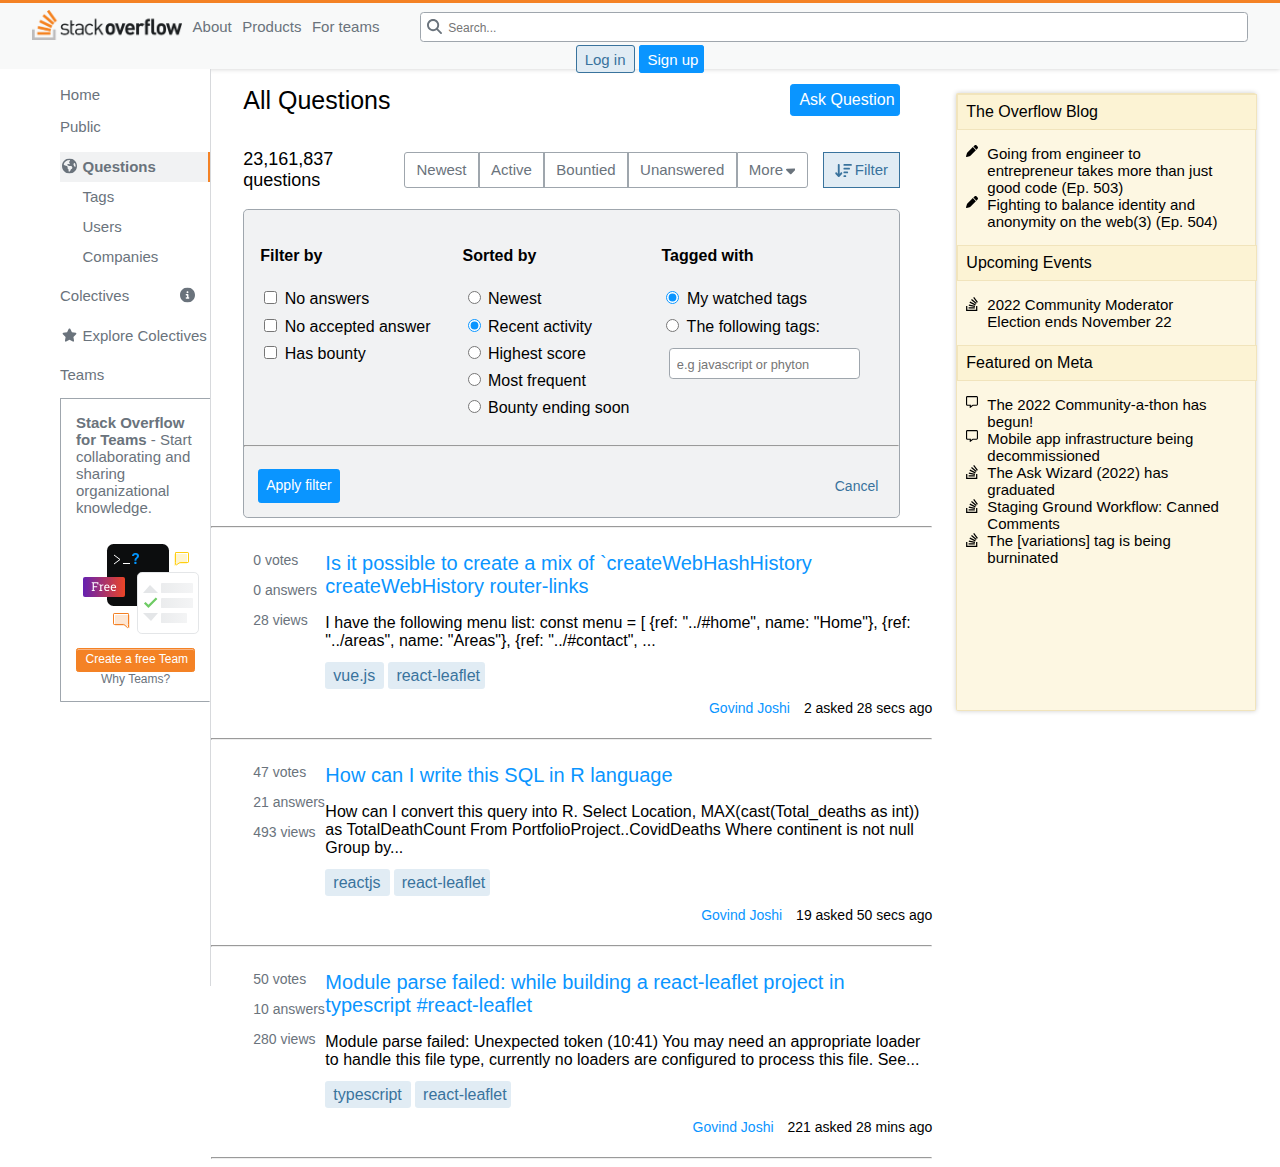
==== commit 8a1f2570: "finished the aside" ====
--- a/index.html
+++ b/index.html
@@ -42,7 +42,7 @@
             <p class="mb-0"> Public </p>
             <ul>
                 <li class="sidebar-item--active sidebar-item">
-                    <a class="text-with-icon icon-left" href="https://stackoverflow.com/questions">
+                    <a class="text-with-icon icon-left icon-center" href="https://stackoverflow.com/questions">
                         <svg xmlns="http://www.w3.org/2000/svg" viewBox="0 0 512 512">
                             <path
                                 d="M57.7 193l9.4 16.4c8.3 14.5 21.9 25.2 38 29.8L163 255.7c17.2 4.9 29 20.6 29 38.5v39.9c0 11 6.2 21 16 25.9s16 14.9 16 25.9v39c0 15.6 14.9 26.9 29.9 22.6c16.1-4.6 28.6-17.5 32.7-33.8l2.8-11.2c4.2-16.9 15.2-31.4 30.3-40l8.1-4.6c15-8.5 24.2-24.5 24.2-41.7v-8.3c0-12.7-5.1-24.9-14.1-33.9l-3.9-3.9c-9-9-21.2-14.1-33.9-14.1H257c-11.1 0-22.1-2.9-31.8-8.4l-34.5-19.7c-4.3-2.5-7.6-6.5-9.2-11.2c-3.2-9.6 1.1-20 10.2-24.5l5.9-3c6.6-3.3 14.3-3.9 21.3-1.5l23.2 7.7c8.2 2.7 17.2-.4 21.9-7.5c4.7-7 4.2-16.3-1.2-22.8l-13.6-16.3c-10-12-9.9-29.5 .3-41.3l15.7-18.3c8.8-10.3 10.2-25 3.5-36.7l-2.4-4.2c-3.5-.2-6.9-.3-10.4-.3C163.1 48 84.4 108.9 57.7 193zM464 256c0-36.8-9.6-71.4-26.4-101.5L412 164.8c-15.7 6.3-23.8 23.8-18.5 39.8l16.9 50.7c3.5 10.4 12 18.3 22.6 20.9l29.1 7.3c1.2-9 1.8-18.2 1.8-27.5zm48 0c0 141.4-114.6 256-256 256S0 397.4 0 256S114.6 0 256 0S512 114.6 512 256z" />
@@ -55,14 +55,14 @@
                 <li class="sidebar-item"> <a href="https://stackoverflow.com/jobs/companies"> Companies </a> </li>
             </ul>
             <div class="relative">
-                <p class="mb-0 text-with-icon icon-right"> Colectives <svg class="absolute"
+                <p class="mb-0 text-with-icon icon-right icon-center"> Colectives <svg class="absolute"
                         xmlns="http://www.w3.org/2000/svg" viewBox="0 0 512 512">
                         <path
                             d="M256 512c141.4 0 256-114.6 256-256S397.4 0 256 0S0 114.6 0 256S114.6 512 256 512zM216 336h24V272H216c-13.3 0-24-10.7-24-24s10.7-24 24-24h48c13.3 0 24 10.7 24 24v88h8c13.3 0 24 10.7 24 24s-10.7 24-24 24H216c-13.3 0-24-10.7-24-24s10.7-24 24-24zm40-144c-17.7 0-32-14.3-32-32s14.3-32 32-32s32 14.3 32 32s-14.3 32-32 32z" />
                     </svg> </p>
                 <ul>
                     <li class="sidebar-item"> <a href="https://stackoverflow.com/collectives"
-                            class="text-with-icon icon-left"> <svg xmlns="http://www.w3.org/2000/svg"
+                            class="text-with-icon icon-left icon-center"> <svg xmlns="http://www.w3.org/2000/svg"
                                 viewBox="0 0 576 512">
                                 <path
                                     d="M316.9 18C311.6 7 300.4 0 288.1 0s-23.4 7-28.8 18L195 150.3 51.4 171.5c-12 1.8-22 10.2-25.7 21.7s-.7 24.2 7.9 32.7L137.8 329 113.2 474.7c-2 12 3 24.2 12.9 31.3s23 8 33.8 2.3l128.3-68.5 128.3 68.5c10.8 5.7 23.9 4.9 33.8-2.3s14.9-19.3 12.9-31.3L438.5 329 542.7 225.9c8.6-8.5 11.7-21.2 7.9-32.7s-13.7-19.9-25.7-21.7L381.2 150.3 316.9 18z" />
@@ -292,6 +292,72 @@
             </article>
             <hr>
         </main>
+        <aside class="flex column">
+            <header class="title-aside"> The Overflow Blog </header>
+            <div class="flex column p-4 pl-8 font-15">
+                <a href="https://stackoverflow.blog/2022/11/04/going-from-engineer-to-entrepreneur-takes-more-than-just-good-code-ep-503/?cb=1&_ga=2.22694267.1527922781.1667814388-1470228721.1665511776"
+                    class="text-with-icon icon-left icon-top m-2">
+                    <svg xmlns="http://www.w3.org/2000/svg" viewBox="0 0 512 512">
+                        <path
+                            d="M362.7 19.3L314.3 67.7 444.3 197.7l48.4-48.4c25-25 25-65.5 0-90.5L453.3 19.3c-25-25-65.5-25-90.5 0zm-71 71L58.6 323.5c-10.4 10.4-18 23.3-22.2 37.4L1 481.2C-1.5 489.7 .8 498.8 7 505s15.3 8.5 23.7 6.1l120.3-35.4c14.1-4.2 27-11.8 37.4-22.2L421.7 220.3 291.7 90.3z" />
+                    </svg> Going from engineer to entrepreneur takes more than just good code (Ep. 503) </a>
+                <a href="https://stackoverflow.blog/2022/11/08/from-taming-apples-app-store-to-reimagining-identity-on-the-web3-ep-504/?cb=1&_ga=2.248603207.1527922781.1667814388-1470228721.1665511776"
+                    class="text-with-icon icon-left icon-top m-2">
+                    <svg xmlns="http://www.w3.org/2000/svg" viewBox="0 0 512 512">
+                        <path
+                            d="M362.7 19.3L314.3 67.7 444.3 197.7l48.4-48.4c25-25 25-65.5 0-90.5L453.3 19.3c-25-25-65.5-25-90.5 0zm-71 71L58.6 323.5c-10.4 10.4-18 23.3-22.2 37.4L1 481.2C-1.5 489.7 .8 498.8 7 505s15.3 8.5 23.7 6.1l120.3-35.4c14.1-4.2 27-11.8 37.4-22.2L421.7 220.3 291.7 90.3z" />
+                    </svg> Fighting to balance identity and anonymity on the web(3) (Ep. 504) </a>
+            </div>
+            <header class="title-aside"> Upcoming Events </header>
+            <div class="flex column p-4 font-15 pl-8">
+                <a href="https://stackoverflow.com/election?cb=1" class="m-2 text-with-icon icon-left icon-top"> <svg
+                        xmlns="http://www.w3.org/2000/svg" viewBox="0 0 384 512">
+                        <path
+                            d="M290.7 311L95 269.7 86.8 309l195.7 41zm51-87L188.2 95.7l-25.5 30.8 153.5 128.3zm-31.2 39.7L129.2 179l-16.7 36.5L293.7 300zM262 32l-32 24 119.3 160.3 32-24zm20.5 328h-200v39.7h200zm39.7 80H42.7V320h-40v160h359.5V320h-40z" />
+                    </svg>
+                    2022 Community Moderator Election
+                    ends November 22
+                </a>
+            </div>
+            <header class="title-aside"> Featured on Meta </header>
+            <div class="flex column p-4 font-15 pl-8">
+                <a href="https://meta.stackexchange.com/questions/383022/the-2022-community-a-thon-has-begun?cb=1"
+                    class="m-2 text-with-icon icon-left icon-top"> <svg xmlns="http://www.w3.org/2000/svg"
+                        viewBox="0 0 512 512">
+                        <path
+                            d="M447.1 0h-384c-35.25 0-64 28.75-64 63.1v287.1c0 35.25 28.75 63.1 64 63.1h96v83.98c0 9.836 11.02 15.55 19.12 9.7l124.9-93.68h144c35.25 0 64-28.75 64-63.1V63.1C511.1 28.75 483.2 0 447.1 0zM464 352c0 8.75-7.25 16-16 16h-160l-80 60v-60H64c-8.75 0-16-7.25-16-16V64c0-8.75 7.25-16 16-16h384c8.75 0 16 7.25 16 16V352z" />
+                    </svg>
+                    The 2022 Community-a-thon has begun!</a>
+                <a href="https://meta.stackexchange.com/questions/383026/mobile-app-infrastructure-being-decommissioned?cb=1"
+                    class="m-2 text-with-icon icon-left icon-top"> <svg xmlns="http://www.w3.org/2000/svg"
+                        viewBox="0 0 512 512">
+                        <path
+                            d="M447.1 0h-384c-35.25 0-64 28.75-64 63.1v287.1c0 35.25 28.75 63.1 64 63.1h96v83.98c0 9.836 11.02 15.55 19.12 9.7l124.9-93.68h144c35.25 0 64-28.75 64-63.1V63.1C511.1 28.75 483.2 0 447.1 0zM464 352c0 8.75-7.25 16-16 16h-160l-80 60v-60H64c-8.75 0-16-7.25-16-16V64c0-8.75 7.25-16 16-16h384c8.75 0 16 7.25 16 16V352z" />
+                    </svg>
+                    Mobile app infrastructure being decommissioned </a>
+                <a href="https://meta.stackoverflow.com/questions/421038/the-ask-wizard-2022-has-graduated?cb=1"
+                    class="m-2 text-with-icon icon-left icon-top"> <svg xmlns="http://www.w3.org/2000/svg"
+                        viewBox="0 0 384 512">
+                        <path
+                            d="M290.7 311L95 269.7 86.8 309l195.7 41zm51-87L188.2 95.7l-25.5 30.8 153.5 128.3zm-31.2 39.7L129.2 179l-16.7 36.5L293.7 300zM262 32l-32 24 119.3 160.3 32-24zm20.5 328h-200v39.7h200zm39.7 80H42.7V320h-40v160h359.5V320h-40z" />
+                    </svg> The
+                    Ask Wizard (2022) has graduated </a>
+                <a href="https://meta.stackoverflow.com/questions/420897/staging-ground-workflow-canned-comments?cb=1"
+                    class="m-2 text-with-icon icon-left icon-top"> <svg xmlns="http://www.w3.org/2000/svg"
+                        viewBox="0 0 384 512">
+                        <path
+                            d="M290.7 311L95 269.7 86.8 309l195.7 41zm51-87L188.2 95.7l-25.5 30.8 153.5 128.3zm-31.2 39.7L129.2 179l-16.7 36.5L293.7 300zM262 32l-32 24 119.3 160.3 32-24zm20.5 328h-200v39.7h200zm39.7 80H42.7V320h-40v160h359.5V320h-40z" />
+                    </svg>
+                    Staging Ground Workflow: Canned Comments </a>
+                <a href="https://meta.stackoverflow.com/questions/419441/the-variations-tag-is-being-burninated?cb=1"
+                    class="m-2 text-with-icon icon-left icon-top"> <svg xmlns="http://www.w3.org/2000/svg"
+                        viewBox="0 0 384 512">
+                        <path
+                            d="M290.7 311L95 269.7 86.8 309l195.7 41zm51-87L188.2 95.7l-25.5 30.8 153.5 128.3zm-31.2 39.7L129.2 179l-16.7 36.5L293.7 300zM262 32l-32 24 119.3 160.3 32-24zm20.5 328h-200v39.7h200zm39.7 80H42.7V320h-40v160h359.5V320h-40z" />
+                    </svg>
+                    The [variations] tag is being burninated </a>
+            </div>
+        </aside>
     </div>
 </body>
 
--- a/style.css
+++ b/style.css
@@ -101,26 +101,6 @@
     line-height: 2em;
 }
 
-.text-with-icon {
-    position: relative;
-}
-
-.text-with-icon.icon-left svg {
-    left: -1.40em;
-}
-
-.text-with-icon.icon-right svg {
-    right: 1em;
-}
-
-.text-with-icon svg {
-    position: absolute;
-    width: 1em;
-    fill: var(--gray-2);
-    top: 50%;
-    transform: translateY(-50%);
-}
-
 /* main */
 
 main {
@@ -130,20 +110,6 @@
 h1 {
     font-size: 25px;
     font-weight: normal;
-}
-
-.filter-question .btn {
-    border-radius: 0;
-}
-
-.filter-question .btn:first-child {
-    border-bottom-left-radius: 0.2em;
-    border-top-left-radius: 0.2em;
-}
-
-.filter-question .btn:nth-last-child(2) {
-    border-bottom-right-radius: 0.2em;
-    border-top-right-radius: 0.2em;
 }
 
 .summary {
@@ -161,6 +127,143 @@
     margin: 0;
 }
 
+.summary p:first-child {
+    margin: 0;
+}
+
+h2 a:visited {
+    color: var(--dark-blue);
+}
+
+.post-summary {
+    gap: 1em;
+    margin: 0;
+    padding: 0;
+}
+
+.post-summary a {
+    color: var(--blue);
+}
+
+/* aside */
+
+aside {
+    background-color: hsl(47deg 87% 94%);
+    width: 300px;
+    height: 600px;
+    border-radius: 0.1em;
+    box-shadow: rgba(0, 0, 0, 0.2) 0 0 5px 0px;
+    border: 1px solid hsl(46deg 65% 84%);
+    padding: 0 1em 1em 0;
+    margin: 1.5em;
+}
+
+.title-aside {
+    background-color: hsl(46deg 87% 91%);
+    border: 1px solid hsl(46deg 65% 84%);
+    padding: 0.5em;
+}
+
+aside header {
+    margin-top: 0;
+    padding-top: 0;
+    display: inline-block;
+    width: 100%;
+}
+
+/* icons */
+
+.btn-icon {
+    display: flex;
+    align-items: center;
+    gap: 0.2em;
+}
+
+.btn-icon svg {
+    height: 1em;
+}
+
+.btn-icon.gray svg {
+    fill: var(--gray-2);
+}
+
+.btn-icon.navy svg {
+    fill: var(--navy);
+}
+
+aside .text-with-icon.icon-top svg {
+    width: 0.8em;
+    top: 0;
+}
+
+.text-with-icon {
+    position: relative;
+}
+
+.text-with-icon svg {
+    position: absolute;
+    width: 1em;
+    fill: currentColor;
+}
+
+.text-with-icon.icon-left svg {
+    left: -1.40em;
+}
+
+.text-with-icon.icon-right svg {
+    right: 1em;
+}
+
+.icon-top {
+    top: 0;
+}
+
+.icon-center svg {
+    top: 50%;
+    transform: translateY(-50%);
+}
+
+
+/* main */
+
+main {
+    width: 60%;
+}
+
+h1 {
+    font-size: 25px;
+    font-weight: normal;
+}
+
+.filter-question .btn {
+    border-radius: 0;
+}
+
+.filter-question .btn:first-child {
+    border-bottom-left-radius: 0.2em;
+    border-top-left-radius: 0.2em;
+}
+
+.filter-question .btn:nth-last-child(2) {
+    border-bottom-right-radius: 0.2em;
+    border-top-right-radius: 0.2em;
+}
+
+.summary {
+    width: 10%;
+    color: var(--gray-2);
+    flex-shrink: 0;
+    font-size: 14px;
+    padding-left: 3em;
+}
+
+h2 {
+    font-size: 20px;
+    font-weight: normal;
+    color: var(--blue);
+    margin: 0;
+}
+
 h2 a:visited {
     color: var(--dark-blue);
 }
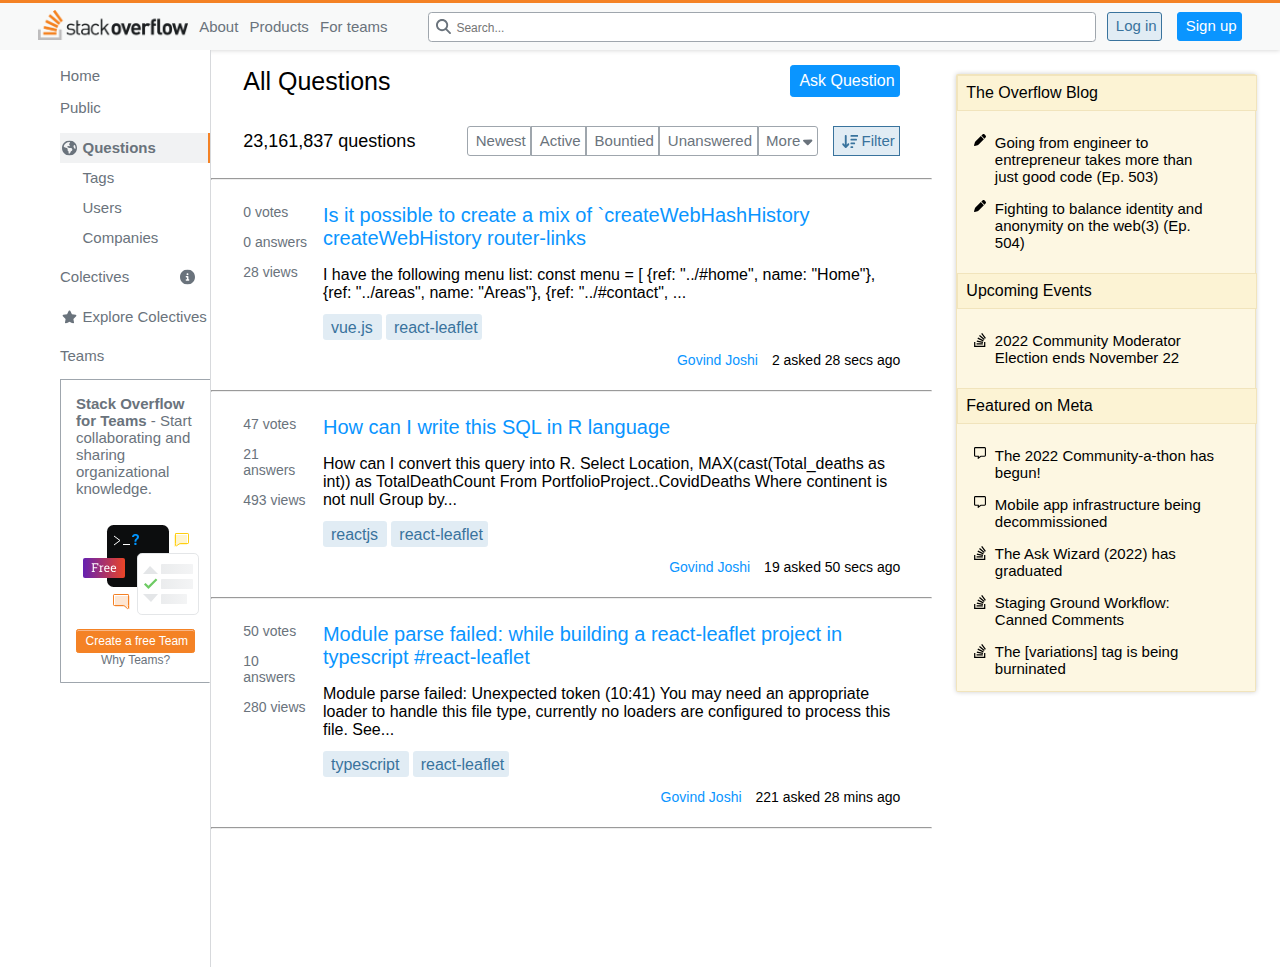
==== commit a460fdb9: "made form functional" ====
--- a/index.html
+++ b/index.html
@@ -6,27 +6,37 @@
     <meta http-equiv="X-UA-Compatible" content="IE=edge">
     <meta name="viewport" content="width=device-width, initial-scale=1.0">
     <title> Newest Questions - Stack overflow </title>
+    <link rel="stylesheet" href="utils.css">
     <link rel="stylesheet" href="style.css">
-    <link rel="stylesheet" href="utils.css">
 </head>
 
 <body>
     <nav class="top-navbar flex flex-wrap justify-center align-center">
-        <a href="https://stackoverflow.com/">
-            <img src="./assets/1280px-stack_overflow_logo.png" alt="logo" width="150"> </a>
-        <a href="https://stackoverflow.co/"> About </a>
-        <p> Products</p>
-        <a href="https://stackoverflow.co/teams/"> For teams </a>
-        <form class="relative text-input-with-icon">
-            <input class="text-input text-input-with-icon search-input" placeholder=" Search..." type="text"
-                name="search">
-            <svg xmlns="http://www.w3.org/2000/svg" viewBox="0 0 512 512">
-                <path
-                    d="M416 208c0 45.9-14.9 88.3-40 122.7L502.6 457.4c12.5 12.5 12.5 32.8 0 45.3s-32.8 12.5-45.3 0L330.7 376c-34.4 25.2-76.8 40-122.7 40C93.1 416 0 322.9 0 208S93.1 0 208 0S416 93.1 416 208zM208 352c79.5 0 144-64.5 144-144s-64.5-144-144-144S64 128.5 64 208s64.5 144 144 144z" />
-            </svg>
-            <input hidden type="submit" value="Search" />
-        </form>
-        <div>
+        <div class="flex align-center gap-x-3">
+            <a href="https://stackoverflow.com/">
+                <img class="logo-full" src="./assets/1280px-stack_overflow_logo.png" alt="logo" width="150">
+                <img class="logo-square" src="./assets/square-logo.png" alt="logo" width="40">
+            </a>
+            <a class="top-navbar__item" href="https://stackoverflow.co/"> About </a>
+            <p id="productNavItem" class="top-navbar__item"> Products</p>
+            <a class="top-navbar__item" href="https://stackoverflow.co/teams/"> For teams </a>
+        </div>
+        <div class="flex align-center gap-x-3">
+            <form class="relative text-input-with-icon">
+                <input class="text-input text-input-with-icon search-input" placeholder=" Search..." type="text"
+                    name="search">
+                <svg xmlns="http://www.w3.org/2000/svg" viewBox="0 0 512 512">
+                    <path
+                        d="M416 208c0 45.9-14.9 88.3-40 122.7L502.6 457.4c12.5 12.5 12.5 32.8 0 45.3s-32.8 12.5-45.3 0L330.7 376c-34.4 25.2-76.8 40-122.7 40C93.1 416 0 322.9 0 208S93.1 0 208 0S416 93.1 416 208zM208 352c79.5 0 144-64.5 144-144s-64.5-144-144-144S64 128.5 64 208s64.5 144 144 144z" />
+                </svg>
+                <input hidden type="submit" value="Search" />
+            </form>
+            <button class="top-navbar__search-button btn-transparent btn-icon" type="button">
+                <svg xmlns="http://www.w3.org/2000/svg" viewBox="0 0 512 512">
+                    <path
+                        d="M416 208c0 45.9-14.9 88.3-40 122.7L502.6 457.4c12.5 12.5 12.5 32.8 0 45.3s-32.8 12.5-45.3 0L330.7 376c-34.4 25.2-76.8 40-122.7 40C93.1 416 0 322.9 0 208S93.1 0 208 0S416 93.1 416 208zM208 352c79.5 0 144-64.5 144-144s-64.5-144-144-144S64 128.5 64 208s64.5 144 144 144z" />
+                </svg>
+            </button>
 
             <a href="https://stackoverflow.com/users/login?ssrc=head&returnurl=https%3a%2f%2fstackoverflow.com%2fquestions"
                 class="btn btn-lightblue mr-1">
@@ -42,7 +52,8 @@
             <p class="mb-0"> Public </p>
             <ul>
                 <li class="sidebar-item--active sidebar-item">
-                    <a class="text-with-icon icon-left icon-center" href="https://stackoverflow.com/questions">
+                    <a class="text-with-icon text-with-icon--left text-with-icon--center"
+                        href="https://stackoverflow.com/questions">
                         <svg xmlns="http://www.w3.org/2000/svg" viewBox="0 0 512 512">
                             <path
                                 d="M57.7 193l9.4 16.4c8.3 14.5 21.9 25.2 38 29.8L163 255.7c17.2 4.9 29 20.6 29 38.5v39.9c0 11 6.2 21 16 25.9s16 14.9 16 25.9v39c0 15.6 14.9 26.9 29.9 22.6c16.1-4.6 28.6-17.5 32.7-33.8l2.8-11.2c4.2-16.9 15.2-31.4 30.3-40l8.1-4.6c15-8.5 24.2-24.5 24.2-41.7v-8.3c0-12.7-5.1-24.9-14.1-33.9l-3.9-3.9c-9-9-21.2-14.1-33.9-14.1H257c-11.1 0-22.1-2.9-31.8-8.4l-34.5-19.7c-4.3-2.5-7.6-6.5-9.2-11.2c-3.2-9.6 1.1-20 10.2-24.5l5.9-3c6.6-3.3 14.3-3.9 21.3-1.5l23.2 7.7c8.2 2.7 17.2-.4 21.9-7.5c4.7-7 4.2-16.3-1.2-22.8l-13.6-16.3c-10-12-9.9-29.5 .3-41.3l15.7-18.3c8.8-10.3 10.2-25 3.5-36.7l-2.4-4.2c-3.5-.2-6.9-.3-10.4-.3C163.1 48 84.4 108.9 57.7 193zM464 256c0-36.8-9.6-71.4-26.4-101.5L412 164.8c-15.7 6.3-23.8 23.8-18.5 39.8l16.9 50.7c3.5 10.4 12 18.3 22.6 20.9l29.1 7.3c1.2-9 1.8-18.2 1.8-27.5zm48 0c0 141.4-114.6 256-256 256S0 397.4 0 256S114.6 0 256 0S512 114.6 512 256z" />
@@ -55,15 +66,15 @@
                 <li class="sidebar-item"> <a href="https://stackoverflow.com/jobs/companies"> Companies </a> </li>
             </ul>
             <div class="relative">
-                <p class="mb-0 text-with-icon icon-right icon-center"> Colectives <svg class="absolute"
-                        xmlns="http://www.w3.org/2000/svg" viewBox="0 0 512 512">
+                <p class="mb-0 text-with-icon text-with-icon--right text-with-icon--center"> Colectives <svg
+                        class="absolute" xmlns="http://www.w3.org/2000/svg" viewBox="0 0 512 512">
                         <path
                             d="M256 512c141.4 0 256-114.6 256-256S397.4 0 256 0S0 114.6 0 256S114.6 512 256 512zM216 336h24V272H216c-13.3 0-24-10.7-24-24s10.7-24 24-24h48c13.3 0 24 10.7 24 24v88h8c13.3 0 24 10.7 24 24s-10.7 24-24 24H216c-13.3 0-24-10.7-24-24s10.7-24 24-24zm40-144c-17.7 0-32-14.3-32-32s14.3-32 32-32s32 14.3 32 32s-14.3 32-32 32z" />
                     </svg> </p>
                 <ul>
                     <li class="sidebar-item"> <a href="https://stackoverflow.com/collectives"
-                            class="text-with-icon icon-left icon-center"> <svg xmlns="http://www.w3.org/2000/svg"
-                                viewBox="0 0 576 512">
+                            class="text-with-icon text-with-icon--left text-with-icon--center"> <svg
+                                xmlns="http://www.w3.org/2000/svg" viewBox="0 0 576 512">
                                 <path
                                     d="M316.9 18C311.6 7 300.4 0 288.1 0s-23.4 7-28.8 18L195 150.3 51.4 171.5c-12 1.8-22 10.2-25.7 21.7s-.7 24.2 7.9 32.7L137.8 329 113.2 474.7c-2 12 3 24.2 12.9 31.3s23 8 33.8 2.3l128.3-68.5 128.3 68.5c10.8 5.7 23.9 4.9 33.8-2.3s14.9-19.3 12.9-31.3L438.5 329 542.7 225.9c8.6-8.5 11.7-21.2 7.9-32.7s-13.7-19.9-25.7-21.7L381.2 150.3 316.9 18z" />
                             </svg> Explore Colectives </a> </li>
@@ -84,15 +95,14 @@
         </nav>
 
         <main>
-
-            <div class="px-8 py-0">
+            <div class="main__section px-8 py-0">
                 <div class="flex justify-between align-center">
                     <h1> All Questions </h1>
                     <a class="btn btn-blue align-center"
                         href="https://stackoverflow.com/users/login?ssrc=anon_ask&returnurl=https%3a%2f%2fstackoverflow.com%2fquestions%2fask">
                         Ask Question </a>
                 </div>
-                <div class="flex justify-between">
+                <div class="filtering-controls flex justify-between">
                     <p class="font-18 font-weight-light"> 23,161,837 questions </p>
                     <div class="flex align-center filter-question">
                         <a class="btn btn-gray font-15 px-3 py-2" href="https://stackoverflow.com/questions?tab=Newest">
@@ -114,7 +124,8 @@
                                     d="M137.4 374.6c12.5 12.5 32.8 12.5 45.3 0l128-128c9.2-9.2 11.9-22.9 6.9-34.9s-16.6-19.8-29.6-19.8L32 192c-12.9 0-24.6 7.8-29.6 19.8s-2.2 25.7 6.9 34.9l128 128z " />
                             </svg> </button>
 
-                        <button type="button" class="btn btn-lightblue ml-4 font-15 px-3 py-2 btn-icon"> <svg
+                        <button id="filterButton" type="button"
+                            class="btn btn-lightblue ml-4 font-15 px-3 py-2 btn-icon"> <svg
                                 xmlns="http://www.w3.org/2000/svg" viewBox="0 0 576 512">
                                 <path
                                     d="M151.6 469.6C145.5 476.2 137 480 128 480s-17.5-3.8-23.6-10.4l-88-96c-11.9-13-11.1-33.3 2-45.2s33.3-11.1 45.2 2L96 365.7V64c0-17.7 14.3-32 32-32s32 14.3 32 32V365.7l32.4-35.4c11.9-13 32.2-13.9 45.2-2s13.9 32.2 2 45.2l-88 96zM320 480c-17.7 0-32-14.3-32-32s14.3-32 32-32h32c17.7 0 32 14.3 32 32s-14.3 32-32 32H320zm0-128c-17.7 0-32-14.3-32-32s14.3-32 32-32h96c17.7 0 32 14.3 32 32s-14.3 32-32 32H320zm0-128c-17.7 0-32-14.3-32-32s14.3-32 32-32H480c17.7 0 32 14.3 32 32s-14.3 32-32 32H320zm0-128c-17.7 0-32-14.3-32-32s14.3-32 32-32H544c17.7 0 32 14.3 32 32s-14.3 32-32 32H320z" />
@@ -122,7 +133,7 @@
                     </div>
 
                 </div>
-                <form class="filtering-form">
+                <form class="filtering-form hidden">
                     <div class="flex align-start">
                         <div class="flex column p-4 leading-7">
                             <p class="font-semibold"> Filter by </p>
@@ -186,7 +197,7 @@
                 </form>
             </div>
             <hr>
-            <article class="flex justify-center pt-4">
+            <article class="main__section flex justify-center px-8 pt-4">
                 <div class="summary justify-end">
                     <p class="mt-0"> 0 votes </p>
                     <p> 0 answers </p>
@@ -219,7 +230,7 @@
                 </div>
             </article>
             <hr>
-            <article class="flex justify-center pt-4">
+            <article class="main__section flex justify-center px-8 pt-4">
                 <div class="summary justify-end">
                     <p class="mt-0"> 47 votes </p>
                     <p> 21 answers </p>
@@ -254,7 +265,7 @@
                 </div>
             </article>
             <hr>
-            <article class="flex justify-center pt-4">
+            <article class="main__section flex justify-center px-8 pt-4">
                 <div class="summary justify-end">
                     <p class="mt-0"> 50 votes </p>
                     <p> 10 answers </p>
@@ -293,24 +304,25 @@
             <hr>
         </main>
         <aside class="flex column">
-            <header class="title-aside"> The Overflow Blog </header>
+            <header> The Overflow Blog </header>
             <div class="flex column p-4 pl-8 font-15">
                 <a href="https://stackoverflow.blog/2022/11/04/going-from-engineer-to-entrepreneur-takes-more-than-just-good-code-ep-503/?cb=1&_ga=2.22694267.1527922781.1667814388-1470228721.1665511776"
-                    class="text-with-icon icon-left icon-top m-2">
+                    class="text-with-icon text-with-icon--left text-with-icon--top m-2">
                     <svg xmlns="http://www.w3.org/2000/svg" viewBox="0 0 512 512">
                         <path
                             d="M362.7 19.3L314.3 67.7 444.3 197.7l48.4-48.4c25-25 25-65.5 0-90.5L453.3 19.3c-25-25-65.5-25-90.5 0zm-71 71L58.6 323.5c-10.4 10.4-18 23.3-22.2 37.4L1 481.2C-1.5 489.7 .8 498.8 7 505s15.3 8.5 23.7 6.1l120.3-35.4c14.1-4.2 27-11.8 37.4-22.2L421.7 220.3 291.7 90.3z" />
                     </svg> Going from engineer to entrepreneur takes more than just good code (Ep. 503) </a>
                 <a href="https://stackoverflow.blog/2022/11/08/from-taming-apples-app-store-to-reimagining-identity-on-the-web3-ep-504/?cb=1&_ga=2.248603207.1527922781.1667814388-1470228721.1665511776"
-                    class="text-with-icon icon-left icon-top m-2">
+                    class="text-with-icon text-with-icon--left text-with-icon--top m-2">
                     <svg xmlns="http://www.w3.org/2000/svg" viewBox="0 0 512 512">
                         <path
                             d="M362.7 19.3L314.3 67.7 444.3 197.7l48.4-48.4c25-25 25-65.5 0-90.5L453.3 19.3c-25-25-65.5-25-90.5 0zm-71 71L58.6 323.5c-10.4 10.4-18 23.3-22.2 37.4L1 481.2C-1.5 489.7 .8 498.8 7 505s15.3 8.5 23.7 6.1l120.3-35.4c14.1-4.2 27-11.8 37.4-22.2L421.7 220.3 291.7 90.3z" />
                     </svg> Fighting to balance identity and anonymity on the web(3) (Ep. 504) </a>
             </div>
-            <header class="title-aside"> Upcoming Events </header>
+            <header> Upcoming Events </header>
             <div class="flex column p-4 font-15 pl-8">
-                <a href="https://stackoverflow.com/election?cb=1" class="m-2 text-with-icon icon-left icon-top"> <svg
+                <a href="https://stackoverflow.com/election?cb=1"
+                    class="m-2 text-with-icon text-with-icon--left text-with-icon--top"> <svg
                         xmlns="http://www.w3.org/2000/svg" viewBox="0 0 384 512">
                         <path
                             d="M290.7 311L95 269.7 86.8 309l195.7 41zm51-87L188.2 95.7l-25.5 30.8 153.5 128.3zm-31.2 39.7L129.2 179l-16.7 36.5L293.7 300zM262 32l-32 24 119.3 160.3 32-24zm20.5 328h-200v39.7h200zm39.7 80H42.7V320h-40v160h359.5V320h-40z" />
@@ -319,39 +331,39 @@
                     ends November 22
                 </a>
             </div>
-            <header class="title-aside"> Featured on Meta </header>
+            <header> Featured on Meta </header>
             <div class="flex column p-4 font-15 pl-8">
                 <a href="https://meta.stackexchange.com/questions/383022/the-2022-community-a-thon-has-begun?cb=1"
-                    class="m-2 text-with-icon icon-left icon-top"> <svg xmlns="http://www.w3.org/2000/svg"
-                        viewBox="0 0 512 512">
+                    class="m-2 text-with-icon text-with-icon--left text-with-icon--top"> <svg
+                        xmlns="http://www.w3.org/2000/svg" viewBox="0 0 512 512">
                         <path
                             d="M447.1 0h-384c-35.25 0-64 28.75-64 63.1v287.1c0 35.25 28.75 63.1 64 63.1h96v83.98c0 9.836 11.02 15.55 19.12 9.7l124.9-93.68h144c35.25 0 64-28.75 64-63.1V63.1C511.1 28.75 483.2 0 447.1 0zM464 352c0 8.75-7.25 16-16 16h-160l-80 60v-60H64c-8.75 0-16-7.25-16-16V64c0-8.75 7.25-16 16-16h384c8.75 0 16 7.25 16 16V352z" />
                     </svg>
                     The 2022 Community-a-thon has begun!</a>
                 <a href="https://meta.stackexchange.com/questions/383026/mobile-app-infrastructure-being-decommissioned?cb=1"
-                    class="m-2 text-with-icon icon-left icon-top"> <svg xmlns="http://www.w3.org/2000/svg"
-                        viewBox="0 0 512 512">
+                    class="m-2 text-with-icon text-with-icon--left text-with-icon--top"> <svg
+                        xmlns="http://www.w3.org/2000/svg" viewBox="0 0 512 512">
                         <path
                             d="M447.1 0h-384c-35.25 0-64 28.75-64 63.1v287.1c0 35.25 28.75 63.1 64 63.1h96v83.98c0 9.836 11.02 15.55 19.12 9.7l124.9-93.68h144c35.25 0 64-28.75 64-63.1V63.1C511.1 28.75 483.2 0 447.1 0zM464 352c0 8.75-7.25 16-16 16h-160l-80 60v-60H64c-8.75 0-16-7.25-16-16V64c0-8.75 7.25-16 16-16h384c8.75 0 16 7.25 16 16V352z" />
                     </svg>
                     Mobile app infrastructure being decommissioned </a>
                 <a href="https://meta.stackoverflow.com/questions/421038/the-ask-wizard-2022-has-graduated?cb=1"
-                    class="m-2 text-with-icon icon-left icon-top"> <svg xmlns="http://www.w3.org/2000/svg"
-                        viewBox="0 0 384 512">
+                    class="m-2 text-with-icon text-with-icon--left text-with-icon--top"> <svg
+                        xmlns="http://www.w3.org/2000/svg" viewBox="0 0 384 512">
                         <path
                             d="M290.7 311L95 269.7 86.8 309l195.7 41zm51-87L188.2 95.7l-25.5 30.8 153.5 128.3zm-31.2 39.7L129.2 179l-16.7 36.5L293.7 300zM262 32l-32 24 119.3 160.3 32-24zm20.5 328h-200v39.7h200zm39.7 80H42.7V320h-40v160h359.5V320h-40z" />
                     </svg> The
                     Ask Wizard (2022) has graduated </a>
                 <a href="https://meta.stackoverflow.com/questions/420897/staging-ground-workflow-canned-comments?cb=1"
-                    class="m-2 text-with-icon icon-left icon-top"> <svg xmlns="http://www.w3.org/2000/svg"
-                        viewBox="0 0 384 512">
+                    class="m-2 text-with-icon text-with-icon--left text-with-icon--top"> <svg
+                        xmlns="http://www.w3.org/2000/svg" viewBox="0 0 384 512">
                         <path
                             d="M290.7 311L95 269.7 86.8 309l195.7 41zm51-87L188.2 95.7l-25.5 30.8 153.5 128.3zm-31.2 39.7L129.2 179l-16.7 36.5L293.7 300zM262 32l-32 24 119.3 160.3 32-24zm20.5 328h-200v39.7h200zm39.7 80H42.7V320h-40v160h359.5V320h-40z" />
                     </svg>
                     Staging Ground Workflow: Canned Comments </a>
                 <a href="https://meta.stackoverflow.com/questions/419441/the-variations-tag-is-being-burninated?cb=1"
-                    class="m-2 text-with-icon icon-left icon-top"> <svg xmlns="http://www.w3.org/2000/svg"
-                        viewBox="0 0 384 512">
+                    class="m-2 text-with-icon text-with-icon--left text-with-icon--top"> <svg
+                        xmlns="http://www.w3.org/2000/svg" viewBox="0 0 384 512">
                         <path
                             d="M290.7 311L95 269.7 86.8 309l195.7 41zm51-87L188.2 95.7l-25.5 30.8 153.5 128.3zm-31.2 39.7L129.2 179l-16.7 36.5L293.7 300zM262 32l-32 24 119.3 160.3 32-24zm20.5 328h-200v39.7h200zm39.7 80H42.7V320h-40v160h359.5V320h-40z" />
                     </svg>
@@ -359,6 +371,7 @@
             </div>
         </aside>
     </div>
+    <script src="./index.js"> </script>
 </body>
 
 </html>--- a/utils.css
+++ b/utils.css
@@ -1,5 +1,4 @@
 /*********************** FLEX  */
-
 .flex {
     display: flex;
 }
@@ -40,14 +39,24 @@
     flex-direction: row;
 }
 
+.gap-x-1 {
+    column-gap: 0.25em;
+}
+
+.gap-x-3 {
+    column-gap: 0.75em;
+}
+
 /*********************** Other displays  */
-
 .block {
     display: block;
 }
 
+.hidden {
+    display: none;
+}
+
 /*********************** POSITION  */
-
 .relative {
     position: relative;
 }
@@ -57,7 +66,6 @@
 }
 
 /*********************** PADDING  */
-
 .py-0 {
     padding-top: 0;
     padding-bottom: 0;
@@ -74,6 +82,10 @@
 
 .pl-2 {
     padding-left: 0.5em;
+}
+
+.p-4 {
+    padding: 1em;
 }
 
 .px-3 {
@@ -99,7 +111,6 @@
 }
 
 /*********************** MARGIN  */
-
 .mt-0 {
     margin-top: 0;
 }
@@ -118,6 +129,11 @@
 
 .mr-1 {
     margin-right: 0.25em;
+    margin-right: 0.25em;
+}
+
+.m-2 {
+    margin: 0.5em;
 }
 
 .mb-2 {
@@ -133,7 +149,6 @@
 }
 
 /*********************** FONTS AND TEXT-ALIGN   */
-
 .text-center {
     text-align: center;
 }
--- a/style.css
+++ b/style.css
@@ -27,6 +27,8 @@
 }
 
 .top-navbar {
+    padding-left: 1em;
+    padding-right: 1em;
     background-color: var(--white-gray);
     box-shadow: rgba(0, 0, 0, 0.2) 0 0 5px 0px;
     border-top: var(--primary-orange) solid 3px;
@@ -43,29 +45,19 @@
     color: inherit;
 }
 
-@media screen and (max-width:1200px) {
-    nav {
-        flex-direction: row;
-        padding-bottom: 1em;
-    }
-
-    .search-input {
-        width: 200px;
-        margin-bottom: 1em;
-        margin-top: 1em;
-    }
-
-    .search-icon {
-        font-size: inherit;
-        top: 1.5rem;
-        width: 1em;
-    }
+.search-input {
+    width: 50vw;
+}
+
+.top-navbar__search-button,
+.logo-square {
+    display: none;
 }
 
 /* side nav bar */
 
 .side-navbar {
-    height: 100vh;
+    min-height: 100vh;
     width: 160px;
     left: 0;
     background-color: var(--white);
@@ -112,12 +104,34 @@
     font-weight: normal;
 }
 
+.filter-question .btn {
+    border-radius: 0;
+}
+
+.filter-question .btn:first-child {
+    border-bottom-left-radius: 0.2em;
+    border-top-left-radius: 0.2em;
+}
+
+.filter-question .btn:nth-last-child(2) {
+    border-bottom-right-radius: 0.2em;
+    border-top-right-radius: 0.2em;
+}
+
 .summary {
     width: 10%;
     color: var(--gray-2);
     flex-shrink: 0;
     font-size: 14px;
-    padding-left: 3em;
+    margin-right: 1em;
+}
+
+.summary p:first-child {
+    margin: 0;
+}
+
+.summary p:first-child {
+    margin: 0;
 }
 
 h2 {
@@ -127,10 +141,6 @@
     margin: 0;
 }
 
-.summary p:first-child {
-    margin: 0;
-}
-
 h2 a:visited {
     color: var(--dark-blue);
 }
@@ -143,6 +153,10 @@
 
 .post-summary a {
     color: var(--blue);
+}
+
+.article-tag {
+    border: 0;
 }
 
 /* aside */
@@ -158,42 +172,19 @@
     margin: 1.5em;
 }
 
-.title-aside {
+aside header {
+    margin-top: 0;
+    padding-top: 0;
+    width: 100%;
     background-color: hsl(46deg 87% 91%);
     border: 1px solid hsl(46deg 65% 84%);
     padding: 0.5em;
 }
 
-aside header {
-    margin-top: 0;
-    padding-top: 0;
-    display: inline-block;
-    width: 100%;
-}
-
 /* icons */
 
-.btn-icon {
-    display: flex;
-    align-items: center;
-    gap: 0.2em;
-}
-
-.btn-icon svg {
-    height: 1em;
-}
-
-.btn-icon.gray svg {
-    fill: var(--gray-2);
-}
-
-.btn-icon.navy svg {
-    fill: var(--navy);
-}
-
-aside .text-with-icon.icon-top svg {
+aside .text-with-icon svg {
     width: 0.8em;
-    top: 0;
 }
 
 .text-with-icon {
@@ -206,83 +197,28 @@
     fill: currentColor;
 }
 
-.text-with-icon.icon-left svg {
+.text-with-icon--left svg {
     left: -1.40em;
 }
 
-.text-with-icon.icon-right svg {
+.text-with-icon--right svg {
     right: 1em;
 }
 
-.icon-top {
+.text-with-icon--top {
     top: 0;
 }
 
-.icon-center svg {
+.text-with-icon--center svg {
     top: 50%;
     transform: translateY(-50%);
 }
 
-
-/* main */
-
-main {
-    width: 60%;
-}
-
-h1 {
-    font-size: 25px;
-    font-weight: normal;
-}
-
-.filter-question .btn {
-    border-radius: 0;
-}
-
-.filter-question .btn:first-child {
-    border-bottom-left-radius: 0.2em;
-    border-top-left-radius: 0.2em;
-}
-
-.filter-question .btn:nth-last-child(2) {
-    border-bottom-right-radius: 0.2em;
-    border-top-right-radius: 0.2em;
-}
-
-.summary {
-    width: 10%;
-    color: var(--gray-2);
-    flex-shrink: 0;
-    font-size: 14px;
-    padding-left: 3em;
-}
-
-h2 {
-    font-size: 20px;
-    font-weight: normal;
-    color: var(--blue);
-    margin: 0;
-}
-
-h2 a:visited {
-    color: var(--dark-blue);
-}
-
-.post-summary {
-    gap: 1em;
-    margin: 0;
-    padding: 0;
-}
-
-.post-summary a {
-    color: var(--blue);
-}
-
-.article-tag {
-    border: 0;
-}
-
 /* form  */
+
+#filterButton.is--open svg {
+    transform: rotate(180deg);
+}
 
 .filtering-form {
     border-radius: 0.3em;
@@ -290,10 +226,85 @@
     border: 1px solid var(--gray-3);
 }
 
-.search-input {
-    width: 800px;
-}
-
 .filtering-form input[type="text"] {
     width: 180px;
+}
+
+/* making the page responsive */
+
+@media screen and (max-width: 1200px) {
+    .top-navbar {
+        justify-content: space-between;
+    }
+
+    .search-input {
+        width: 30vw;
+    }
+
+    .side-navbar {
+        padding-left: 0.5em;
+        padding-right: 1em;
+    }
+
+    main {
+        width: 90%;
+    }
+}
+
+@media screen and (max-width:1020px) {
+    aside {
+        display: none !important;
+    }
+}
+
+@media screen and (max-width:860px) {
+    .top-navbar__item {
+        display: none;
+    }
+
+    #productNavItem {
+        display: block;
+    }
+
+    .filter-question .btn:nth-last-child(3),
+    .filter-question .btn:nth-last-child(4) {
+        display: none;
+    }
+
+    .filtering-form div {
+        flex-wrap: wrap;
+    }
+}
+
+@media screen and (max-width: 650px) {
+
+    .top-navbar form,
+    .logo-full {
+        display: none;
+    }
+
+    .top-navbar__search-button,
+    .logo-square {
+        display: block;
+    }
+}
+
+@media screen and (max-width:600px) {
+    .side-navbar {
+        display: none;
+    }
+
+    main {
+        width: 100%;
+    }
+
+    .main__section {
+        padding-left: 1em;
+        padding-right: 1em;
+    }
+
+    .filtering-controls {
+        flex-direction: column;
+        margin-bottom: 0.5em;
+    }
 }